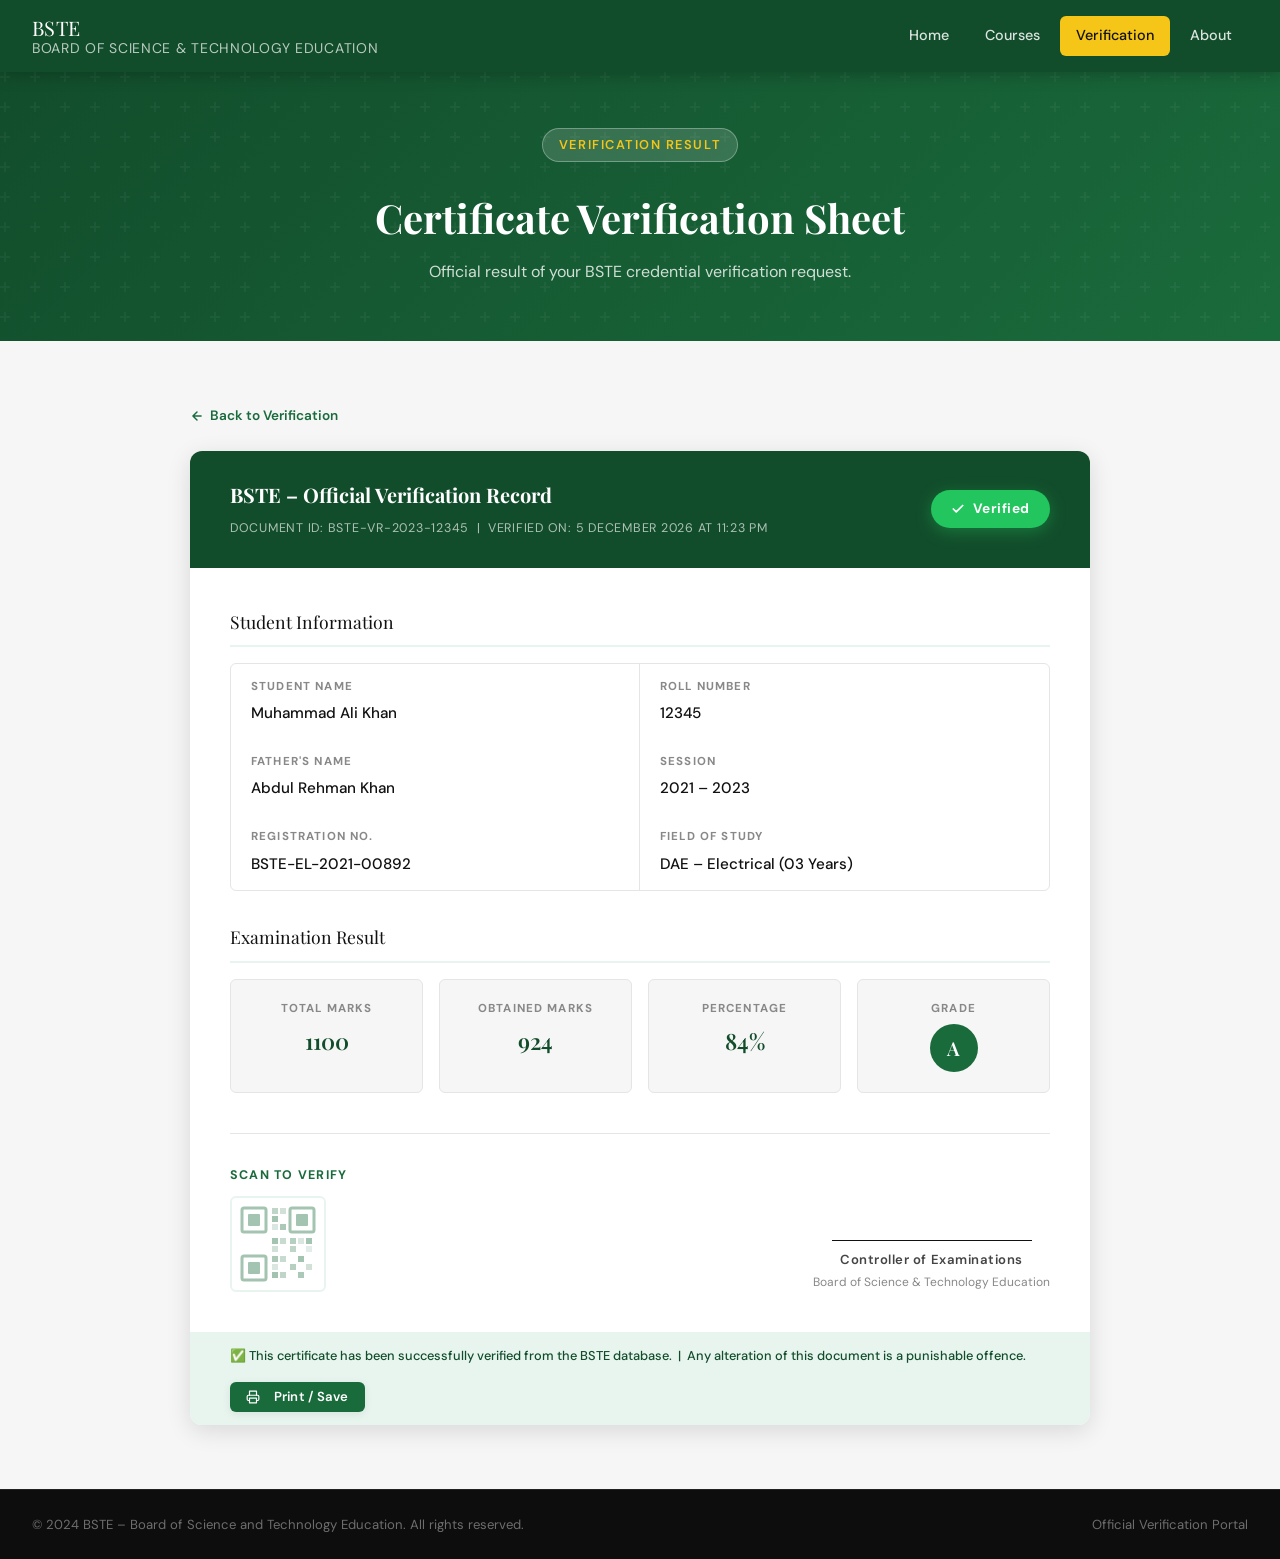
==== result.html @ 3f82c587 "Add files via upload" ====
<!DOCTYPE html>
<html lang="en">
<head>
  <meta charset="UTF-8" />
  <meta name="viewport" content="width=device-width, initial-scale=1.0" />
  <title>Verification Result – BSTE</title>
  <link rel="stylesheet" href="style.css" />
  <link rel="preconnect" href="https://fonts.googleapis.com" />
  <link rel="preconnect" href="https://fonts.gstatic.com" crossorigin />
</head>
<body>

  <!-- ========================================================
       HEADER
       ======================================================== -->
  <header class="site-header">
    <div class="header-inner">
      <div class="site-title">
        BSTE
        <span>Board of Science &amp; Technology Education</span>
      </div>
      <nav class="main-nav" aria-label="Main navigation">
        <a href="index.html">Home</a>
        <a href="index.html#courses">Courses</a>
        <a href="verification.html" class="active">Verification</a>
        <a href="index.html#about">About</a>
      </nav>
      <button class="hamburger" id="hamburger" aria-label="Toggle menu" aria-expanded="false">
        <span></span><span></span><span></span>
      </button>
    </div>
    <nav class="mobile-nav" id="mobileNav">
      <a href="index.html">Home</a>
      <a href="index.html#courses">Courses</a>
      <a href="verification.html">Verification</a>
      <a href="index.html#about">About</a>
    </nav>
  </header>

  <!-- ========================================================
       PAGE HERO
       ======================================================== -->
  <section class="page-hero">
    <div class="page-hero-content">
      <span class="hero-badge">Verification Result</span>
      <h1>Certificate Verification Sheet</h1>
      <p>Official result of your BSTE credential verification request.</p>
    </div>
  </section>

  <!-- ========================================================
       RESULT SECTION
       ======================================================== -->
  <section class="result-section">
    <div class="result-container">

      <!-- Back link -->
      <a href="verification.html" style="display:inline-flex; align-items:center; gap:.4rem; font-size:.85rem; color:var(--green); font-weight:600; margin-bottom:1.5rem; transition:color .2s;" onmouseover="this.style.color='var(--green-dark)'" onmouseout="this.style.color='var(--green)'">
        <svg width="14" height="14" viewBox="0 0 24 24" fill="none" stroke="currentColor" stroke-width="2.5" stroke-linecap="round" stroke-linejoin="round"><path d="M19 12H5M12 19l-7-7 7-7"/></svg>
        Back to Verification
      </a>

      <div class="result-card">

        <!-- Card Header -->
        <div class="result-header">
          <div class="result-header-title">
            <h2>BSTE – Official Verification Record</h2>
            <span>Document ID: BSTE-VR-2023-12345 &nbsp;|&nbsp; Verified on: <span id="verifyDate"></span></span>
          </div>
          <span class="verified-badge">
            <svg width="14" height="14" viewBox="0 0 24 24" fill="none" stroke="currentColor" stroke-width="3" stroke-linecap="round" stroke-linejoin="round"><polyline points="20 6 9 17 4 12"/></svg>
            Verified
          </span>
        </div>

        <!-- Card Body -->
        <div class="result-body">

          <!-- ---- Student Details ---- -->
          <p class="marks-title">Student Information</p>
          <div class="info-grid" role="table" aria-label="Student Details">

            <div class="info-row" role="row">
              <div class="info-cell" role="cell">
                <label>Student Name</label>
                <span>Muhammad Ali Khan</span>
              </div>
              <div class="info-cell" role="cell">
                <label>Roll Number</label>
                <span>12345</span>
              </div>
            </div>

            <div class="info-row" role="row">
              <div class="info-cell" role="cell">
                <label>Father's Name</label>
                <span>Abdul Rehman Khan</span>
              </div>
              <div class="info-cell" role="cell">
                <label>Session</label>
                <span>2021 – 2023</span>
              </div>
            </div>

            <div class="info-row" role="row">
              <div class="info-cell" role="cell">
                <label>Registration No.</label>
                <span>BSTE-EL-2021-00892</span>
              </div>
              <div class="info-cell" role="cell">
                <label>Field of Study</label>
                <span>DAE – Electrical (03 Years)</span>
              </div>
            </div>

          </div><!-- /.info-grid -->

          <!-- ---- Marks Section ---- -->
          <p class="marks-title">Examination Result</p>
          <div class="marks-grid">

            <div class="marks-cell">
              <label>Total Marks</label>
              <span>1100</span>
            </div>

            <div class="marks-cell">
              <label>Obtained Marks</label>
              <span>924</span>
            </div>

            <div class="marks-cell">
              <label>Percentage</label>
              <span>84%</span>
            </div>

            <div class="marks-cell grade">
              <label>Grade</label>
              <span>A</span>
            </div>

          </div><!-- /.marks-grid -->

          <!-- ---- Bottom: QR + Signature ---- -->
          <div class="result-bottom">

            <!-- QR Section -->
            <div class="qr-section">
              <p class="qr-label">Scan to Verify</p>
              <div class="qr-box" id="qrBox">
                <!-- Uses qr.png if present; fallback SVG QR pattern shown otherwise -->
                <img
                  src="qr.png"
                  alt="QR Code for certificate verification"
                  onerror="this.style.display='none'; document.getElementById('qrFallback').style.display='flex';"
                />
                <div class="qr-fallback" id="qrFallback" style="display:none; width:100%; height:100%; align-items:center; justify-content:center;">
                  <!-- Inline SVG QR-style placeholder -->
                  <svg width="80" height="80" viewBox="0 0 80 80" xmlns="http://www.w3.org/2000/svg" style="display:block;">
                    <!-- Top-left finder -->
                    <rect x="4"  y="4"  width="24" height="24" rx="2" fill="none" stroke="#1a6b3c" stroke-width="3"/>
                    <rect x="10" y="10" width="12" height="12" rx="1" fill="#1a6b3c"/>
                    <!-- Top-right finder -->
                    <rect x="52" y="4"  width="24" height="24" rx="2" fill="none" stroke="#1a6b3c" stroke-width="3"/>
                    <rect x="58" y="10" width="12" height="12" rx="1" fill="#1a6b3c"/>
                    <!-- Bottom-left finder -->
                    <rect x="4"  y="52" width="24" height="24" rx="2" fill="none" stroke="#1a6b3c" stroke-width="3"/>
                    <rect x="10" y="58" width="12" height="12" rx="1" fill="#1a6b3c"/>
                    <!-- Data cells -->
                    <rect x="34" y="4"  width="6" height="6" fill="#1a6b3c" opacity=".7"/>
                    <rect x="42" y="4"  width="6" height="6" fill="#1a6b3c" opacity=".5"/>
                    <rect x="34" y="12" width="6" height="6" fill="#1a6b3c"/>
                    <rect x="34" y="20" width="6" height="6" fill="#1a6b3c" opacity=".4"/>
                    <rect x="42" y="20" width="6" height="6" fill="#1a6b3c" opacity=".9"/>
                    <rect x="34" y="34" width="6" height="6" fill="#1a6b3c"/>
                    <rect x="42" y="34" width="6" height="6" fill="#1a6b3c" opacity=".6"/>
                    <rect x="52" y="34" width="6" height="6" fill="#1a6b3c" opacity=".8"/>
                    <rect x="60" y="34" width="6" height="6" fill="#1a6b3c" opacity=".4"/>
                    <rect x="68" y="34" width="6" height="6" fill="#1a6b3c"/>
                    <rect x="34" y="42" width="6" height="6" fill="#1a6b3c" opacity=".5"/>
                    <rect x="52" y="42" width="6" height="6" fill="#1a6b3c" opacity=".7"/>
                    <rect x="68" y="42" width="6" height="6" fill="#1a6b3c" opacity=".3"/>
                    <rect x="34" y="52" width="6" height="6" fill="#1a6b3c" opacity=".9"/>
                    <rect x="42" y="52" width="6" height="6" fill="#1a6b3c" opacity=".6"/>
                    <rect x="60" y="52" width="6" height="6" fill="#1a6b3c"/>
                    <rect x="34" y="60" width="6" height="6" fill="#1a6b3c" opacity=".4"/>
                    <rect x="52" y="60" width="6" height="6" fill="#1a6b3c" opacity=".8"/>
                    <rect x="68" y="60" width="6" height="6" fill="#1a6b3c" opacity=".5"/>
                    <rect x="34" y="68" width="6" height="6" fill="#1a6b3c"/>
                    <rect x="42" y="68" width="6" height="6" fill="#1a6b3c" opacity=".7"/>
                    <rect x="60" y="68" width="6" height="6" fill="#1a6b3c" opacity=".9"/>
                  </svg>
                </div>
              </div>
            </div><!-- /.qr-section -->

            <!-- Signature Section -->
            <div class="signature-section">
              <div class="sig-line"></div>
              <p>Controller of Examinations</p>
              <span>Board of Science &amp; Technology Education</span>
            </div>

          </div><!-- /.result-bottom -->

        </div><!-- /.result-body -->

        <!-- Result Footer Bar -->
        <div class="result-footer-bar">
          <p>
            ✅ This certificate has been successfully verified from the BSTE database. &nbsp;|&nbsp;
            Any alteration of this document is a punishable offence.
          </p>
          <button class="btn btn-secondary btn-print" onclick="window.print()">
            <svg width="14" height="14" viewBox="0 0 24 24" fill="none" stroke="currentColor" stroke-width="2" stroke-linecap="round" stroke-linejoin="round" style="margin-right:.35rem;"><polyline points="6 9 6 2 18 2 18 9"/><path d="M6 18H4a2 2 0 01-2-2v-5a2 2 0 012-2h16a2 2 0 012 2v5a2 2 0 01-2 2h-2"/><rect x="6" y="14" width="12" height="8"/></svg>
            Print / Save
          </button>
        </div>

      </div><!-- /.result-card -->
    </div><!-- /.result-container -->
  </section>

  <!-- ========================================================
       FOOTER
       ======================================================== -->
  <footer class="site-footer">
    <div class="footer-bottom" style="max-width:1280px; margin:0 auto; padding:1.5rem 2rem;">
      <p>&copy; 2024 BSTE – Board of Science and Technology Education. All rights reserved.</p>
      <span>Official Verification Portal</span>
    </div>
  </footer>

  <!-- ========================================================
       JAVASCRIPT
       ======================================================== -->
  <script>
    // Hamburger
    const hamburger = document.getElementById('hamburger');
    const mobileNav = document.getElementById('mobileNav');
    hamburger.addEventListener('click', () => {
      const isOpen = mobileNav.classList.toggle('open');
      hamburger.classList.toggle('open', isOpen);
      hamburger.setAttribute('aria-expanded', isOpen);
    });

    // Set today's date
    const d = new Date();
    const options = { year: 'numeric', month: 'long', day: 'numeric', hour: '2-digit', minute: '2-digit' };
    document.getElementById('verifyDate').textContent = d.toLocaleDateString('en-PK', options);
  </script>

</body>
</html>
---- style.css ----
/* ============================================================
   BSTE – Board of Science and Technology Education
   Global Stylesheet
   ============================================================ */

@import url('https://fonts.googleapis.com/css2?family=Playfair+Display:wght@600;700&family=DM+Sans:wght@300;400;500;600&display=swap');

/* ---- CSS Variables ---- */
:root {
  --green:        #1a6b3c;
  --green-dark:   #124d2b;
  --green-light:  #e8f5ee;
  --green-mid:    #2d8653;
  --yellow:       #f5c518;
  --yellow-light: #fff9e0;
  --black:        #111111;
  --gray-dark:    #444444;
  --gray:         #888888;
  --gray-light:   #e5e5e5;
  --gray-bg:      #f6f6f6;
  --white:        #ffffff;

  --font-display: 'Playfair Display', Georgia, serif;
  --font-body:    'DM Sans', 'Segoe UI', sans-serif;

  --radius:    6px;
  --radius-lg: 12px;
  --shadow-sm: 0 2px 8px rgba(0,0,0,.08);
  --shadow-md: 0 6px 24px rgba(0,0,0,.12);
  --shadow-lg: 0 16px 48px rgba(0,0,0,.16);
  --transition: 0.25s cubic-bezier(.4,0,.2,1);
}

/* ---- Reset ---- */
*, *::before, *::after { box-sizing: border-box; margin: 0; padding: 0; }
html { scroll-behavior: smooth; font-size: 16px; }
body {
  font-family: var(--font-body);
  color: var(--black);
  background: var(--white);
  line-height: 1.6;
  -webkit-font-smoothing: antialiased;
}
img { max-width: 100%; display: block; }
a  { text-decoration: none; color: inherit; }
ul { list-style: none; }

/* ============================================================
   HEADER / NAVBAR
   ============================================================ */
.site-header {
  background: var(--green-dark);
  position: sticky;
  top: 0;
  z-index: 1000;
  box-shadow: 0 2px 16px rgba(0,0,0,.25);
}

.header-inner {
  max-width: 1280px;
  margin: 0 auto;
  padding: 0 2rem;
  display: flex;
  align-items: center;
  justify-content: space-between;
  gap: 2rem;
  height: 72px;
}

.site-title {
  font-family: var(--font-display);
  font-size: clamp(1rem, 2.2vw, 1.25rem);
  color: var(--white);
  letter-spacing: .02em;
  line-height: 1.25;
  flex: 1;
}
.site-title span {
  display: block;
  font-family: var(--font-body);
  font-size: .7em;
  font-weight: 400;
  color: rgba(255,255,255,.7);
  letter-spacing: .05em;
  text-transform: uppercase;
}

/* Nav */
.main-nav { display: flex; align-items: center; gap: .25rem; }
.main-nav a {
  font-size: .9rem;
  font-weight: 500;
  color: rgba(255,255,255,.85);
  padding: .5rem 1rem;
  border-radius: var(--radius);
  transition: background var(--transition), color var(--transition);
  white-space: nowrap;
}
.main-nav a:hover,
.main-nav a.active {
  background: var(--yellow);
  color: var(--black);
}

/* Hamburger */
.hamburger {
  display: none;
  flex-direction: column;
  gap: 5px;
  cursor: pointer;
  padding: .5rem;
  background: none;
  border: none;
}
.hamburger span {
  display: block;
  width: 24px;
  height: 2px;
  background: var(--white);
  border-radius: 2px;
  transition: transform var(--transition), opacity var(--transition);
}
.hamburger.open span:nth-child(1) { transform: translateY(7px) rotate(45deg); }
.hamburger.open span:nth-child(2) { opacity: 0; }
.hamburger.open span:nth-child(3) { transform: translateY(-7px) rotate(-45deg); }

/* Mobile nav */
.mobile-nav {
  display: none;
  flex-direction: column;
  background: var(--green-dark);
  border-top: 1px solid rgba(255,255,255,.1);
  padding: .75rem 2rem 1rem;
  gap: .25rem;
}
.mobile-nav a {
  color: rgba(255,255,255,.85);
  font-size: .95rem;
  font-weight: 500;
  padding: .6rem .75rem;
  border-radius: var(--radius);
  transition: background var(--transition);
}
.mobile-nav a:hover { background: var(--yellow); color: var(--black); }
.mobile-nav.open { display: flex; }

/* ============================================================
   HERO SECTION
   ============================================================ */
.hero {
  background: linear-gradient(135deg, var(--green-dark) 0%, var(--green) 50%, #2ea664 100%);
  position: relative;
  overflow: hidden;
  padding: 6rem 2rem 5rem;
  text-align: center;
}
.hero::before {
  content: '';
  position: absolute;
  inset: 0;
  background:
    radial-gradient(ellipse 60% 80% at 80% 50%, rgba(245,197,24,.08) 0%, transparent 70%),
    url("data:image/svg+xml,%3Csvg width='60' height='60' viewBox='0 0 60 60' xmlns='http://www.w3.org/2000/svg'%3E%3Cg fill='none' fill-rule='evenodd'%3E%3Cg fill='%23ffffff' fill-opacity='0.03'%3E%3Cpath d='M36 34v-4h-2v4h-4v2h4v4h2v-4h4v-2h-4zm0-30V0h-2v4h-4v2h4v4h2V6h4V4h-4zM6 34v-4H4v4H0v2h4v4h2v-4h4v-2H6zM6 4V0H4v4H0v2h4v4h2V6h4V4H6z'/%3E%3C/g%3E%3C/g%3E%3C/svg%3E");
}
.hero-content { position: relative; z-index: 1; max-width: 800px; margin: 0 auto; }
.hero-badge {
  display: inline-block;
  background: rgba(255,255,255,.15);
  border: 1px solid rgba(255,255,255,.3);
  color: var(--yellow);
  font-size: .8rem;
  font-weight: 600;
  letter-spacing: .12em;
  text-transform: uppercase;
  padding: .35rem 1rem;
  border-radius: 100px;
  margin-bottom: 1.5rem;
}
.hero h1 {
  font-family: var(--font-display);
  font-size: clamp(2.2rem, 5vw, 3.75rem);
  color: var(--white);
  line-height: 1.15;
  margin-bottom: 1.25rem;
}
.hero p {
  font-size: clamp(1rem, 2vw, 1.2rem);
  color: rgba(255,255,255,.85);
  max-width: 580px;
  margin: 0 auto 2.5rem;
  font-weight: 300;
}
.btn {
  display: inline-flex;
  align-items: center;
  gap: .5rem;
  font-family: var(--font-body);
  font-size: .95rem;
  font-weight: 600;
  padding: .85rem 2.25rem;
  border-radius: var(--radius);
  border: none;
  cursor: pointer;
  transition: background var(--transition), transform var(--transition), box-shadow var(--transition);
  letter-spacing: .02em;
}
.btn-primary {
  background: var(--yellow);
  color: var(--black);
  box-shadow: 0 4px 20px rgba(245,197,24,.4);
}
.btn-primary:hover {
  background: #e6b800;
  transform: translateY(-2px);
  box-shadow: 0 8px 28px rgba(245,197,24,.5);
}
.btn-secondary {
  background: var(--green);
  color: var(--white);
  box-shadow: var(--shadow-sm);
}
.btn-secondary:hover {
  background: var(--green-dark);
  transform: translateY(-2px);
  box-shadow: var(--shadow-md);
}

/* Stats bar */
.hero-stats {
  display: flex;
  justify-content: center;
  gap: 3rem;
  margin-top: 4rem;
  padding-top: 2.5rem;
  border-top: 1px solid rgba(255,255,255,.2);
  flex-wrap: wrap;
}
.stat-item { text-align: center; color: var(--white); }
.stat-item strong { display: block; font-size: 2rem; font-family: var(--font-display); color: var(--yellow); }
.stat-item span { font-size: .8rem; letter-spacing: .08em; text-transform: uppercase; opacity: .75; }

/* ============================================================
   SECTION COMMONS
   ============================================================ */
.section { padding: 5rem 2rem; }
.section-alt { background: var(--gray-bg); }
.container { max-width: 1280px; margin: 0 auto; }

.section-header { text-align: center; margin-bottom: 3.5rem; }
.section-label {
  display: inline-block;
  font-size: .75rem;
  font-weight: 700;
  letter-spacing: .15em;
  text-transform: uppercase;
  color: var(--green);
  background: var(--green-light);
  padding: .3rem .9rem;
  border-radius: 100px;
  margin-bottom: .85rem;
}
.section-header h2 {
  font-family: var(--font-display);
  font-size: clamp(1.75rem, 3.5vw, 2.5rem);
  color: var(--black);
  line-height: 1.2;
  margin-bottom: .75rem;
}
.section-header p {
  font-size: 1.05rem;
  color: var(--gray-dark);
  max-width: 580px;
  margin: 0 auto;
}

/* ============================================================
   COURSES SECTION
   ============================================================ */
.courses-grid {
  display: grid;
  grid-template-columns: repeat(3, 1fr);
  gap: 1.75rem;
}

.course-card {
  background: var(--white);
  border: 1px solid var(--gray-light);
  border-radius: var(--radius-lg);
  overflow: hidden;
  transition: transform var(--transition), box-shadow var(--transition), border-color var(--transition);
  cursor: default;
}
.course-card:hover {
  transform: translateY(-6px);
  box-shadow: var(--shadow-md);
  border-color: var(--yellow);
}
.card-accent {
  height: 5px;
  background: linear-gradient(90deg, var(--green), var(--green-mid));
}
.course-card:hover .card-accent {
  background: linear-gradient(90deg, var(--yellow), #e6b800);
}
.card-body { padding: 1.75rem; }
.card-icon {
  width: 48px;
  height: 48px;
  background: var(--green-light);
  border-radius: var(--radius);
  display: flex;
  align-items: center;
  justify-content: center;
  margin-bottom: 1.1rem;
  font-size: 1.4rem;
  transition: background var(--transition);
}
.course-card:hover .card-icon { background: var(--yellow-light); }
.card-tag {
  display: inline-block;
  font-size: .7rem;
  font-weight: 700;
  letter-spacing: .1em;
  text-transform: uppercase;
  color: var(--green);
  background: var(--green-light);
  padding: .2rem .65rem;
  border-radius: 100px;
  margin-bottom: .85rem;
}
.card-body h3 {
  font-family: var(--font-display);
  font-size: 1.3rem;
  color: var(--black);
  margin-bottom: .6rem;
  line-height: 1.3;
}
.card-body p {
  font-size: .9rem;
  color: var(--gray-dark);
  line-height: 1.65;
  margin-bottom: 1.4rem;
}
.card-meta {
  display: flex;
  align-items: center;
  gap: .5rem;
  font-size: .82rem;
  color: var(--gray);
  border-top: 1px solid var(--gray-light);
  padding-top: 1rem;
}
.card-meta svg { flex-shrink: 0; }

/* ============================================================
   ANNOUNCEMENT BAND
   ============================================================ */
.notice-band {
  background: var(--green);
  color: var(--white);
  padding: 1rem 2rem;
  overflow: hidden;
}
.notice-inner {
  max-width: 1280px;
  margin: 0 auto;
  display: flex;
  align-items: center;
  gap: 1rem;
}
.notice-tag {
  background: var(--yellow);
  color: var(--black);
  font-size: .72rem;
  font-weight: 700;
  letter-spacing: .1em;
  text-transform: uppercase;
  padding: .25rem .75rem;
  border-radius: 4px;
  white-space: nowrap;
  flex-shrink: 0;
}
.notice-text {
  font-size: .9rem;
  opacity: .9;
  overflow: hidden;
  white-space: nowrap;
  text-overflow: ellipsis;
}

/* ============================================================
   WHY BSTE SECTION
   ============================================================ */
.features-grid {
  display: grid;
  grid-template-columns: repeat(4, 1fr);
  gap: 1.5rem;
}
.feature-item {
  text-align: center;
  padding: 2rem 1.5rem;
  border-radius: var(--radius-lg);
  background: var(--white);
  border: 1px solid var(--gray-light);
  transition: box-shadow var(--transition), border-color var(--transition);
}
.feature-item:hover {
  box-shadow: var(--shadow-sm);
  border-color: var(--green-light);
}
.feature-icon {
  font-size: 2rem;
  margin-bottom: 1rem;
  display: block;
}
.feature-item h4 {
  font-family: var(--font-display);
  font-size: 1.05rem;
  color: var(--black);
  margin-bottom: .5rem;
}
.feature-item p {
  font-size: .85rem;
  color: var(--gray-dark);
  line-height: 1.6;
}

/* ============================================================
   FOOTER
   ============================================================ */
.site-footer {
  background: #0d0d0d;
  color: rgba(255,255,255,.75);
}
.footer-top {
  max-width: 1280px;
  margin: 0 auto;
  padding: 4rem 2rem 3rem;
  display: grid;
  grid-template-columns: 2fr 1fr 1fr;
  gap: 3rem;
}
.footer-brand h3 {
  font-family: var(--font-display);
  font-size: 1.3rem;
  color: var(--white);
  margin-bottom: .25rem;
}
.footer-brand .tagline {
  font-size: .78rem;
  letter-spacing: .1em;
  text-transform: uppercase;
  color: var(--yellow);
  margin-bottom: 1rem;
}
.footer-brand p {
  font-size: .88rem;
  line-height: 1.7;
  color: rgba(255,255,255,.6);
  max-width: 340px;
}
.footer-col h4 {
  font-size: .8rem;
  letter-spacing: .12em;
  text-transform: uppercase;
  color: var(--yellow);
  margin-bottom: 1.25rem;
  font-weight: 700;
}
.footer-col ul li {
  margin-bottom: .6rem;
  font-size: .88rem;
  color: rgba(255,255,255,.6);
}
.footer-col ul li a {
  color: rgba(255,255,255,.6);
  transition: color var(--transition);
}
.footer-col ul li a:hover { color: var(--yellow); }
.contact-line {
  display: flex;
  align-items: flex-start;
  gap: .5rem;
  margin-bottom: .75rem;
  font-size: .88rem;
  color: rgba(255,255,255,.6);
}
.contact-line strong { color: rgba(255,255,255,.85); flex-shrink: 0; }
.footer-bottom {
  border-top: 1px solid rgba(255,255,255,.08);
  padding: 1.25rem 2rem;
  max-width: 1280px;
  margin: 0 auto;
  display: flex;
  align-items: center;
  justify-content: space-between;
  gap: 1rem;
  flex-wrap: wrap;
}
.footer-bottom p { font-size: .82rem; color: rgba(255,255,255,.4); }
.footer-bottom span { font-size: .82rem; color: rgba(255,255,255,.4); }

/* ============================================================
   VERIFICATION PAGE
   ============================================================ */
.page-hero {
  background: linear-gradient(135deg, var(--green-dark), var(--green));
  padding: 3.5rem 2rem;
  text-align: center;
  position: relative;
  overflow: hidden;
}
.page-hero::before {
  content: '';
  position: absolute;
  inset: 0;
  background: url("data:image/svg+xml,%3Csvg width='60' height='60' viewBox='0 0 60 60' xmlns='http://www.w3.org/2000/svg'%3E%3Cg fill='%23ffffff' fill-opacity='0.04'%3E%3Cpath d='M36 34v-4h-2v4h-4v2h4v4h2v-4h4v-2h-4zm0-30V0h-2v4h-4v2h4v4h2V6h4V4h-4zM6 34v-4H4v4H0v2h4v4h2v-4h4v-2H6zM6 4V0H4v4H0v2h4v4h2V6h4V4H6z'/%3E%3C/g%3E%3C/svg%3E");
}
.page-hero-content { position: relative; }
.page-hero h1 {
  font-family: var(--font-display);
  font-size: clamp(1.6rem, 3.5vw, 2.5rem);
  color: var(--white);
  margin-bottom: .6rem;
}
.page-hero p { color: rgba(255,255,255,.8); font-size: 1rem; }

.verify-section {
  padding: 5rem 2rem;
  background: var(--gray-bg);
  min-height: 60vh;
  display: flex;
  align-items: center;
  justify-content: center;
}
.verify-card {
  background: var(--white);
  border-radius: var(--radius-lg);
  box-shadow: var(--shadow-md);
  padding: 3rem;
  max-width: 520px;
  width: 100%;
  border-top: 4px solid var(--green);
}
.verify-card h2 {
  font-family: var(--font-display);
  font-size: 1.5rem;
  color: var(--black);
  margin-bottom: .5rem;
}
.verify-card > p {
  font-size: .9rem;
  color: var(--gray);
  margin-bottom: 2rem;
  padding-bottom: 1.5rem;
  border-bottom: 1px solid var(--gray-light);
}
.form-group { margin-bottom: 1.5rem; }
.form-group label {
  display: block;
  font-size: .82rem;
  font-weight: 600;
  letter-spacing: .06em;
  text-transform: uppercase;
  color: var(--gray-dark);
  margin-bottom: .55rem;
}
.form-group input {
  width: 100%;
  padding: .85rem 1.1rem;
  border: 1.5px solid var(--gray-light);
  border-radius: var(--radius);
  font-family: var(--font-body);
  font-size: .95rem;
  color: var(--black);
  background: var(--white);
  transition: border-color var(--transition), box-shadow var(--transition);
  outline: none;
}
.form-group input:focus {
  border-color: var(--green);
  box-shadow: 0 0 0 3px rgba(26,107,60,.12);
}
.form-group input::placeholder { color: #bbb; }
.btn-full { width: 100%; justify-content: center; padding: 1rem; font-size: 1rem; border-radius: var(--radius); }
.error-msg {
  display: none;
  background: #fff3f3;
  border: 1px solid #f5c2c2;
  color: #c0392b;
  border-radius: var(--radius);
  padding: .85rem 1rem;
  font-size: .88rem;
  margin-top: 1.25rem;
  align-items: center;
  gap: .5rem;
}
.error-msg.show { display: flex; }
.hint-box {
  background: var(--green-light);
  border: 1px solid rgba(26,107,60,.2);
  border-radius: var(--radius);
  padding: 1rem;
  margin-top: 1.5rem;
  font-size: .82rem;
  color: var(--green-dark);
  line-height: 1.6;
}
.hint-box strong { display: block; margin-bottom: .2rem; }

/* ============================================================
   RESULT PAGE
   ============================================================ */
.result-section {
  padding: 4rem 2rem;
  background: var(--gray-bg);
  min-height: 80vh;
}
.result-container {
  max-width: 900px;
  margin: 0 auto;
}
.result-card {
  background: var(--white);
  border-radius: var(--radius-lg);
  box-shadow: var(--shadow-md);
  overflow: hidden;
}

/* Result header bar */
.result-header {
  background: var(--green-dark);
  padding: 1.75rem 2.5rem;
  display: flex;
  align-items: center;
  justify-content: space-between;
  flex-wrap: wrap;
  gap: 1rem;
}
.result-header-title h2 {
  font-family: var(--font-display);
  font-size: 1.25rem;
  color: var(--white);
  margin-bottom: .2rem;
}
.result-header-title span {
  font-size: .78rem;
  color: rgba(255,255,255,.65);
  letter-spacing: .06em;
  text-transform: uppercase;
}
.verified-badge {
  display: inline-flex;
  align-items: center;
  gap: .5rem;
  background: #22c55e;
  color: var(--white);
  font-size: .85rem;
  font-weight: 700;
  padding: .5rem 1.25rem;
  border-radius: 100px;
  letter-spacing: .04em;
  box-shadow: 0 4px 16px rgba(34,197,94,.35);
  animation: pulse-badge 2s ease-in-out infinite;
}
@keyframes pulse-badge {
  0%,100% { box-shadow: 0 4px 16px rgba(34,197,94,.35); }
  50%      { box-shadow: 0 4px 24px rgba(34,197,94,.6); }
}

/* Result body */
.result-body { padding: 2.5rem; }

.info-grid {
  display: grid;
  grid-template-columns: 1fr 1fr;
  gap: 0;
  border: 1px solid var(--gray-light);
  border-radius: var(--radius);
  overflow: hidden;
  margin-bottom: 2rem;
}
.info-row {
  display: contents;
}
.info-cell {
  padding: .85rem 1.25rem;
  border-bottom: 1px solid var(--gray-light);
  border-right: 1px solid var(--gray-light);
}
.info-cell:nth-child(even) { border-right: none; }
.info-cell:nth-last-child(-n+2) { border-bottom: none; }
.info-cell label {
  display: block;
  font-size: .72rem;
  letter-spacing: .1em;
  text-transform: uppercase;
  color: var(--gray);
  font-weight: 700;
  margin-bottom: .25rem;
}
.info-cell span {
  font-size: .95rem;
  color: var(--black);
  font-weight: 500;
}

/* Marks Grid */
.marks-title {
  font-family: var(--font-display);
  font-size: 1.1rem;
  color: var(--black);
  margin-bottom: 1rem;
  padding-bottom: .6rem;
  border-bottom: 2px solid var(--green-light);
}
.marks-grid {
  display: grid;
  grid-template-columns: repeat(4, 1fr);
  gap: 1rem;
  margin-bottom: 2.5rem;
}
.marks-cell {
  background: var(--gray-bg);
  border-radius: var(--radius);
  padding: 1.25rem 1rem;
  text-align: center;
  border: 1px solid var(--gray-light);
}
.marks-cell label {
  display: block;
  font-size: .72rem;
  letter-spacing: .1em;
  text-transform: uppercase;
  color: var(--gray);
  font-weight: 700;
  margin-bottom: .4rem;
}
.marks-cell span {
  font-size: 1.4rem;
  font-family: var(--font-display);
  color: var(--green-dark);
  font-weight: 600;
}
.marks-cell.grade span {
  background: var(--green);
  color: var(--white);
  width: 48px;
  height: 48px;
  border-radius: 50%;
  display: flex;
  align-items: center;
  justify-content: center;
  margin: 0 auto;
  font-size: 1.2rem;
}

/* Bottom row: QR + Signature */
.result-bottom {
  display: flex;
  align-items: flex-end;
  justify-content: space-between;
  gap: 2rem;
  padding-top: 2rem;
  border-top: 1px solid var(--gray-light);
  flex-wrap: wrap;
}
.qr-section { text-align: center; }
.qr-label {
  font-size: .78rem;
  font-weight: 700;
  letter-spacing: .1em;
  text-transform: uppercase;
  color: var(--green);
  margin-bottom: .6rem;
}
.qr-box {
  width: 96px;
  height: 96px;
  border: 2px solid var(--green-light);
  border-radius: var(--radius);
  overflow: hidden;
  display: flex;
  align-items: center;
  justify-content: center;
  background: var(--white);
}
.qr-box img { width: 100%; height: 100%; object-fit: contain; }
.qr-fallback {
  display: none;
  flex-direction: column;
  align-items: center;
  justify-content: center;
  gap: 4px;
}
.qr-fallback svg { opacity: .4; }
.signature-section { text-align: center; min-width: 200px; }
.sig-line {
  width: 200px;
  height: 1px;
  background: var(--black);
  margin: 0 auto .5rem;
}
.signature-section p {
  font-size: .82rem;
  color: var(--gray-dark);
  font-weight: 600;
  letter-spacing: .04em;
}
.signature-section span {
  font-size: .75rem;
  color: var(--gray);
  display: block;
  margin-top: .2rem;
}

/* Result footer bar */
.result-footer-bar {
  background: var(--green-light);
  padding: .85rem 2.5rem;
  display: flex;
  align-items: center;
  justify-content: space-between;
  gap: 1rem;
  flex-wrap: wrap;
}
.result-footer-bar p {
  font-size: .8rem;
  color: var(--green-dark);
  font-weight: 500;
}
.btn-print {
  font-size: .82rem;
  padding: .4rem 1rem;
  font-weight: 600;
}

/* ============================================================
   RESPONSIVE
   ============================================================ */
@media (max-width: 1024px) {
  .courses-grid    { grid-template-columns: repeat(2, 1fr); }
  .features-grid   { grid-template-columns: repeat(2, 1fr); }
  .footer-top      { grid-template-columns: 1fr 1fr; }
  .footer-top .footer-brand { grid-column: 1 / -1; }
  .marks-grid      { grid-template-columns: repeat(2, 1fr); }
}

@media (max-width: 768px) {
  .header-inner { height: 62px; }
  .main-nav      { display: none; }
  .hamburger     { display: flex; }
  .hero          { padding: 4rem 1.5rem 3.5rem; }
  .hero-stats    { gap: 1.5rem; }
  .stat-item strong { font-size: 1.5rem; }
  .section       { padding: 3.5rem 1.5rem; }
  .courses-grid  { grid-template-columns: 1fr; }
  .features-grid { grid-template-columns: 1fr 1fr; }
  .footer-top    { grid-template-columns: 1fr; gap: 2rem; padding: 3rem 1.5rem 2rem; }
  .result-body   { padding: 1.75rem; }
  .marks-grid    { grid-template-columns: repeat(2, 1fr); }
  .result-header { padding: 1.25rem 1.75rem; }
  .verify-card   { padding: 2rem 1.5rem; }
}

@media (max-width: 600px) {
  .info-grid       { grid-template-columns: 1fr; }
  .info-cell       { border-right: none !important; }
  .info-cell:nth-last-child(-n+2) { border-bottom: 1px solid var(--gray-light); }
  .info-cell:last-child           { border-bottom: none; }
  .marks-grid      { grid-template-columns: repeat(2, 1fr); }
  .result-bottom   { flex-direction: column; align-items: center; }
  .features-grid   { grid-template-columns: 1fr; }
  .footer-bottom   { flex-direction: column; text-align: center; }
  .notice-text     { display: none; }
}

@media print {
  .site-header, .site-footer, .btn-print, .result-footer-bar { display: none !important; }
  .result-section  { padding: 0; background: white; }
  .result-card     { box-shadow: none; border: 1px solid #ccc; }
}
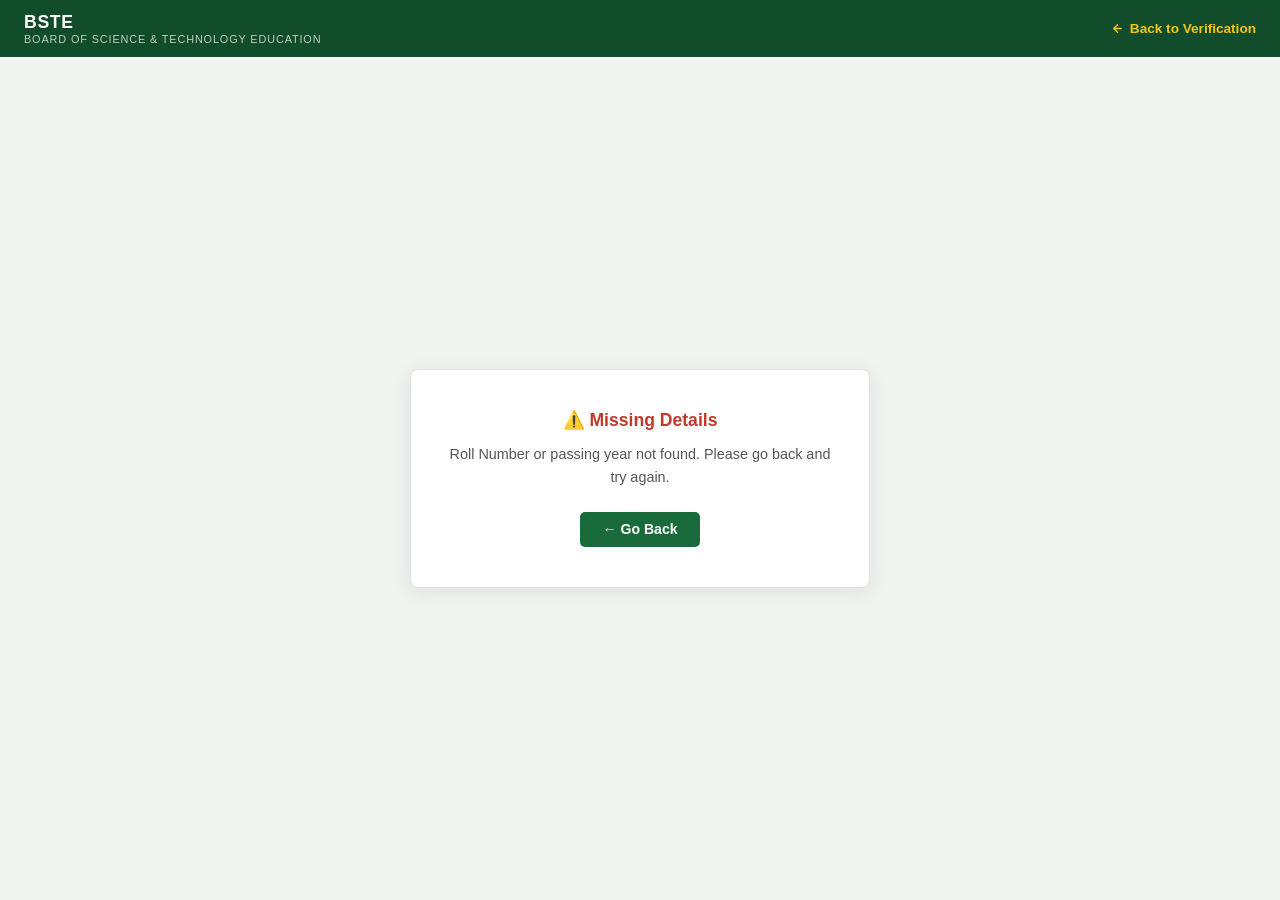
==== commit 57d244ba: "Add files via upload" ====
--- a/result.html
+++ b/result.html
@@ -3,253 +3,213 @@
 <head>
   <meta charset="UTF-8" />
   <meta name="viewport" content="width=device-width, initial-scale=1.0" />
-  <title>Verification Result – BSTE</title>
-  <link rel="stylesheet" href="style.css" />
-  <link rel="preconnect" href="https://fonts.googleapis.com" />
-  <link rel="preconnect" href="https://fonts.gstatic.com" crossorigin />
+  <title>Certificate – BSTE</title>
+  <style>
+    * { box-sizing: border-box; margin: 0; padding: 0; }
+    body {
+      font-family: Arial, sans-serif;
+      background: #f0f4f0;
+      min-height: 100vh;
+      display: flex;
+      flex-direction: column;
+    }
+
+    /* Top bar */
+    .topbar {
+      background: #124d2b;
+      color: #fff;
+      padding: .75rem 1.5rem;
+      display: flex;
+      align-items: center;
+      justify-content: space-between;
+      gap: 1rem;
+      flex-wrap: wrap;
+      flex-shrink: 0;
+    }
+    .topbar-brand { font-size: 1.1rem; font-weight: bold; letter-spacing: .04em; }
+    .topbar-brand span {
+      display: block;
+      font-size: .68rem;
+      font-weight: normal;
+      opacity: .72;
+      letter-spacing: .08em;
+      text-transform: uppercase;
+    }
+    .back-link {
+      display: inline-flex;
+      align-items: center;
+      gap: .35rem;
+      color: #f5c518;
+      font-size: .85rem;
+      font-weight: bold;
+      text-decoration: none;
+    }
+    .back-link:hover { opacity: .75; }
+
+    /* Download bar */
+    .download-bar {
+      background: #1a6b3c;
+      padding: .7rem 1.25rem;
+      display: flex;
+      align-items: center;
+      justify-content: space-between;
+      gap: .75rem;
+      flex-wrap: wrap;
+      flex-shrink: 0;
+    }
+    .download-bar p { color: rgba(255,255,255,.88); font-size: .88rem; }
+    .download-bar p strong { color: #f5c518; }
+    .btn-dl {
+      display: inline-flex;
+      align-items: center;
+      gap: .45rem;
+      background: #f5c518;
+      color: #111;
+      font-size: .88rem;
+      font-weight: bold;
+      padding: .55rem 1.35rem;
+      border-radius: 5px;
+      text-decoration: none;
+      white-space: nowrap;
+    }
+    .btn-dl:hover { background: #e6b800; }
+
+    /* PDF iframe fills remaining height */
+    .pdf-wrap { flex: 1; display: flex; flex-direction: column; }
+    iframe { flex: 1; width: 100%; border: none; min-height: 80vh; display: block; }
+
+    /* Error box */
+    .error-wrap {
+      flex: 1;
+      display: flex;
+      align-items: center;
+      justify-content: center;
+      padding: 3rem 1.5rem;
+    }
+    .error-box {
+      background: #fff;
+      border: 1px solid #e0e0e0;
+      border-radius: 8px;
+      padding: 2.5rem 2rem;
+      max-width: 460px;
+      text-align: center;
+      box-shadow: 0 4px 20px rgba(0,0,0,.08);
+    }
+    .error-box h2 { color: #c0392b; margin-bottom: .75rem; font-size: 1.1rem; }
+    .error-box p  { color: #555; font-size: .9rem; margin-bottom: 1.4rem; line-height: 1.6; }
+    .btn-back {
+      display: inline-flex;
+      align-items: center;
+      gap: .4rem;
+      background: #1a6b3c;
+      color: #fff;
+      padding: .6rem 1.4rem;
+      border-radius: 5px;
+      font-weight: bold;
+      font-size: .88rem;
+      text-decoration: none;
+    }
+    .btn-back:hover { background: #124d2b; }
+  </style>
 </head>
 <body>
 
-  <!-- ========================================================
-       HEADER
-       ======================================================== -->
-  <header class="site-header">
-    <div class="header-inner">
-      <div class="site-title">
-        BSTE
-        <span>Board of Science &amp; Technology Education</span>
-      </div>
-      <nav class="main-nav" aria-label="Main navigation">
-        <a href="index.html">Home</a>
-        <a href="index.html#courses">Courses</a>
-        <a href="verification.html" class="active">Verification</a>
-        <a href="index.html#about">About</a>
-      </nav>
-      <button class="hamburger" id="hamburger" aria-label="Toggle menu" aria-expanded="false">
-        <span></span><span></span><span></span>
-      </button>
+  <!-- Always visible top bar -->
+  <div class="topbar">
+    <div class="topbar-brand">
+      BSTE
+      <span>Board of Science &amp; Technology Education</span>
     </div>
-    <nav class="mobile-nav" id="mobileNav">
-      <a href="index.html">Home</a>
-      <a href="index.html#courses">Courses</a>
-      <a href="verification.html">Verification</a>
-      <a href="index.html#about">About</a>
-    </nav>
-  </header>
-
-  <!-- ========================================================
-       PAGE HERO
-       ======================================================== -->
-  <section class="page-hero">
-    <div class="page-hero-content">
-      <span class="hero-badge">Verification Result</span>
-      <h1>Certificate Verification Sheet</h1>
-      <p>Official result of your BSTE credential verification request.</p>
+    <a href="verification.html" class="back-link">
+      <svg width="13" height="13" viewBox="0 0 24 24" fill="none" stroke="currentColor" stroke-width="2.5" stroke-linecap="round" stroke-linejoin="round"><path d="M19 12H5M12 19l-7-7 7-7"/></svg>
+      Back to Verification
+    </a>
+  </div>
+
+  <!-- PDF section (hidden until verified) -->
+  <div id="pdfSection" class="pdf-wrap" style="display:none;">
+    <div class="download-bar">
+      <p>Roll No: <strong id="rollLabel"></strong> — Certificate</p>
+      <a id="downloadBtn" href="#" download class="btn-dl">
+        <svg width="14" height="14" viewBox="0 0 24 24" fill="none" stroke="currentColor" stroke-width="2.5" stroke-linecap="round" stroke-linejoin="round">
+          <path d="M21 15v4a2 2 0 01-2 2H5a2 2 0 01-2-2v-4"/>
+          <polyline points="7 10 12 15 17 10"/>
+          <line x1="12" y1="15" x2="12" y2="3"/>
+        </svg>
+        Download Certificate
+      </a>
     </div>
-  </section>
-
-  <!-- ========================================================
-       RESULT SECTION
-       ======================================================== -->
-  <section class="result-section">
-    <div class="result-container">
-
-      <!-- Back link -->
-      <a href="verification.html" style="display:inline-flex; align-items:center; gap:.4rem; font-size:.85rem; color:var(--green); font-weight:600; margin-bottom:1.5rem; transition:color .2s;" onmouseover="this.style.color='var(--green-dark)'" onmouseout="this.style.color='var(--green)'">
-        <svg width="14" height="14" viewBox="0 0 24 24" fill="none" stroke="currentColor" stroke-width="2.5" stroke-linecap="round" stroke-linejoin="round"><path d="M19 12H5M12 19l-7-7 7-7"/></svg>
-        Back to Verification
-      </a>
-
-      <div class="result-card">
-
-        <!-- Card Header -->
-        <div class="result-header">
-          <div class="result-header-title">
-            <h2>BSTE – Official Verification Record</h2>
-            <span>Document ID: BSTE-VR-2023-12345 &nbsp;|&nbsp; Verified on: <span id="verifyDate"></span></span>
-          </div>
-          <span class="verified-badge">
-            <svg width="14" height="14" viewBox="0 0 24 24" fill="none" stroke="currentColor" stroke-width="3" stroke-linecap="round" stroke-linejoin="round"><polyline points="20 6 9 17 4 12"/></svg>
-            Verified
-          </span>
-        </div>
-
-        <!-- Card Body -->
-        <div class="result-body">
-
-          <!-- ---- Student Details ---- -->
-          <p class="marks-title">Student Information</p>
-          <div class="info-grid" role="table" aria-label="Student Details">
-
-            <div class="info-row" role="row">
-              <div class="info-cell" role="cell">
-                <label>Student Name</label>
-                <span>Muhammad Ali Khan</span>
-              </div>
-              <div class="info-cell" role="cell">
-                <label>Roll Number</label>
-                <span>12345</span>
-              </div>
-            </div>
-
-            <div class="info-row" role="row">
-              <div class="info-cell" role="cell">
-                <label>Father's Name</label>
-                <span>Abdul Rehman Khan</span>
-              </div>
-              <div class="info-cell" role="cell">
-                <label>Session</label>
-                <span>2021 – 2023</span>
-              </div>
-            </div>
-
-            <div class="info-row" role="row">
-              <div class="info-cell" role="cell">
-                <label>Registration No.</label>
-                <span>BSTE-EL-2021-00892</span>
-              </div>
-              <div class="info-cell" role="cell">
-                <label>Field of Study</label>
-                <span>DAE – Electrical (03 Years)</span>
-              </div>
-            </div>
-
-          </div><!-- /.info-grid -->
-
-          <!-- ---- Marks Section ---- -->
-          <p class="marks-title">Examination Result</p>
-          <div class="marks-grid">
-
-            <div class="marks-cell">
-              <label>Total Marks</label>
-              <span>1100</span>
-            </div>
-
-            <div class="marks-cell">
-              <label>Obtained Marks</label>
-              <span>924</span>
-            </div>
-
-            <div class="marks-cell">
-              <label>Percentage</label>
-              <span>84%</span>
-            </div>
-
-            <div class="marks-cell grade">
-              <label>Grade</label>
-              <span>A</span>
-            </div>
-
-          </div><!-- /.marks-grid -->
-
-          <!-- ---- Bottom: QR + Signature ---- -->
-          <div class="result-bottom">
-
-            <!-- QR Section -->
-            <div class="qr-section">
-              <p class="qr-label">Scan to Verify</p>
-              <div class="qr-box" id="qrBox">
-                <!-- Uses qr.png if present; fallback SVG QR pattern shown otherwise -->
-                <img
-                  src="qr.png"
-                  alt="QR Code for certificate verification"
-                  onerror="this.style.display='none'; document.getElementById('qrFallback').style.display='flex';"
-                />
-                <div class="qr-fallback" id="qrFallback" style="display:none; width:100%; height:100%; align-items:center; justify-content:center;">
-                  <!-- Inline SVG QR-style placeholder -->
-                  <svg width="80" height="80" viewBox="0 0 80 80" xmlns="http://www.w3.org/2000/svg" style="display:block;">
-                    <!-- Top-left finder -->
-                    <rect x="4"  y="4"  width="24" height="24" rx="2" fill="none" stroke="#1a6b3c" stroke-width="3"/>
-                    <rect x="10" y="10" width="12" height="12" rx="1" fill="#1a6b3c"/>
-                    <!-- Top-right finder -->
-                    <rect x="52" y="4"  width="24" height="24" rx="2" fill="none" stroke="#1a6b3c" stroke-width="3"/>
-                    <rect x="58" y="10" width="12" height="12" rx="1" fill="#1a6b3c"/>
-                    <!-- Bottom-left finder -->
-                    <rect x="4"  y="52" width="24" height="24" rx="2" fill="none" stroke="#1a6b3c" stroke-width="3"/>
-                    <rect x="10" y="58" width="12" height="12" rx="1" fill="#1a6b3c"/>
-                    <!-- Data cells -->
-                    <rect x="34" y="4"  width="6" height="6" fill="#1a6b3c" opacity=".7"/>
-                    <rect x="42" y="4"  width="6" height="6" fill="#1a6b3c" opacity=".5"/>
-                    <rect x="34" y="12" width="6" height="6" fill="#1a6b3c"/>
-                    <rect x="34" y="20" width="6" height="6" fill="#1a6b3c" opacity=".4"/>
-                    <rect x="42" y="20" width="6" height="6" fill="#1a6b3c" opacity=".9"/>
-                    <rect x="34" y="34" width="6" height="6" fill="#1a6b3c"/>
-                    <rect x="42" y="34" width="6" height="6" fill="#1a6b3c" opacity=".6"/>
-                    <rect x="52" y="34" width="6" height="6" fill="#1a6b3c" opacity=".8"/>
-                    <rect x="60" y="34" width="6" height="6" fill="#1a6b3c" opacity=".4"/>
-                    <rect x="68" y="34" width="6" height="6" fill="#1a6b3c"/>
-                    <rect x="34" y="42" width="6" height="6" fill="#1a6b3c" opacity=".5"/>
-                    <rect x="52" y="42" width="6" height="6" fill="#1a6b3c" opacity=".7"/>
-                    <rect x="68" y="42" width="6" height="6" fill="#1a6b3c" opacity=".3"/>
-                    <rect x="34" y="52" width="6" height="6" fill="#1a6b3c" opacity=".9"/>
-                    <rect x="42" y="52" width="6" height="6" fill="#1a6b3c" opacity=".6"/>
-                    <rect x="60" y="52" width="6" height="6" fill="#1a6b3c"/>
-                    <rect x="34" y="60" width="6" height="6" fill="#1a6b3c" opacity=".4"/>
-                    <rect x="52" y="60" width="6" height="6" fill="#1a6b3c" opacity=".8"/>
-                    <rect x="68" y="60" width="6" height="6" fill="#1a6b3c" opacity=".5"/>
-                    <rect x="34" y="68" width="6" height="6" fill="#1a6b3c"/>
-                    <rect x="42" y="68" width="6" height="6" fill="#1a6b3c" opacity=".7"/>
-                    <rect x="60" y="68" width="6" height="6" fill="#1a6b3c" opacity=".9"/>
-                  </svg>
-                </div>
-              </div>
-            </div><!-- /.qr-section -->
-
-            <!-- Signature Section -->
-            <div class="signature-section">
-              <div class="sig-line"></div>
-              <p>Controller of Examinations</p>
-              <span>Board of Science &amp; Technology Education</span>
-            </div>
-
-          </div><!-- /.result-bottom -->
-
-        </div><!-- /.result-body -->
-
-        <!-- Result Footer Bar -->
-        <div class="result-footer-bar">
-          <p>
-            ✅ This certificate has been successfully verified from the BSTE database. &nbsp;|&nbsp;
-            Any alteration of this document is a punishable offence.
-          </p>
-          <button class="btn btn-secondary btn-print" onclick="window.print()">
-            <svg width="14" height="14" viewBox="0 0 24 24" fill="none" stroke="currentColor" stroke-width="2" stroke-linecap="round" stroke-linejoin="round" style="margin-right:.35rem;"><polyline points="6 9 6 2 18 2 18 9"/><path d="M6 18H4a2 2 0 01-2-2v-5a2 2 0 012-2h16a2 2 0 012 2v5a2 2 0 01-2 2h-2"/><rect x="6" y="14" width="12" height="8"/></svg>
-            Print / Save
-          </button>
-        </div>
-
-      </div><!-- /.result-card -->
-    </div><!-- /.result-container -->
-  </section>
-
-  <!-- ========================================================
-       FOOTER
-       ======================================================== -->
-  <footer class="site-footer">
-    <div class="footer-bottom" style="max-width:1280px; margin:0 auto; padding:1.5rem 2rem;">
-      <p>&copy; 2024 BSTE – Board of Science and Technology Education. All rights reserved.</p>
-      <span>Official Verification Portal</span>
+    <iframe id="pdfFrame" src="" title="BSTE Certificate"></iframe>
+  </div>
+
+  <!-- Error section (hidden until needed) -->
+  <div id="errorSection" class="error-wrap" style="display:none;">
+    <div class="error-box">
+      <h2>⚠️ <span id="errorTitle">Record Not Found</span></h2>
+      <p id="errorMsg">Invalid verification details. Please go back and try again.</p>
+      <a href="verification.html" class="btn-back">← Go Back</a>
     </div>
-  </footer>
-
-  <!-- ========================================================
-       JAVASCRIPT
-       ======================================================== -->
-  <script>
-    // Hamburger
-    const hamburger = document.getElementById('hamburger');
-    const mobileNav = document.getElementById('mobileNav');
-    hamburger.addEventListener('click', () => {
-      const isOpen = mobileNav.classList.toggle('open');
-      hamburger.classList.toggle('open', isOpen);
-      hamburger.setAttribute('aria-expanded', isOpen);
-    });
-
-    // Set today's date
-    const d = new Date();
-    const options = { year: 'numeric', month: 'long', day: 'numeric', hour: '2-digit', minute: '2-digit' };
-    document.getElementById('verifyDate').textContent = d.toLocaleDateString('en-PK', options);
-  </script>
-
+  </div>
+
+<script>
+    // ================================================================
+    // STUDENT DATABASE (Key: 'rollNo_year')
+    // Naye students yahan add karte jayein
+    // ================================================================
+    const STUDENTS = {
+      '90625_2023': true,
+      '12345_2023': true,
+      '12346_2024': true
+    };
+
+    function showError(title, msg) {
+      // PDF section chhupayein aur error dikhayein
+      document.getElementById('pdfSection').style.display = 'none';
+      document.getElementById('errorTitle').textContent = title;
+      document.getElementById('errorMsg').textContent   = msg;
+      document.getElementById('errorSection').style.display = 'flex';
+    }
+
+    // URL se Roll aur Year nikalna
+    const params = new URLSearchParams(window.location.search);
+    const roll   = (params.get('roll') || '').trim();
+    const year   = (params.get('year') || '').trim();
+
+    if (!roll || !year) {
+      showError('Missing Details', 'Roll Number or passing year not found. Please go back and try again.');
+    } else if (!STUDENTS[roll + '_' + year]) {
+      showError('Record Not Found', 'Roll No ' + roll + ' and Year ' + year + ' record not found in our database.');
+    } else {
+      // GitHub Structure: Students/Pdf/DAE-EL90625.pdf
+      const folderPath = 'Students/Pdf/';
+      const fileName   = 'DAE-EL' + roll + '.pdf';
+      const pdfFile    = folderPath + fileName;
+
+      // GitHub Server par file check karne ke liye fetch
+      fetch(pdfFile, { method: 'HEAD' })
+        .then(res => {
+          if (!res.ok) throw new Error('File not found');
+
+          // Agar file mil gayi to UI update karein
+          document.getElementById('errorSection').style.display = 'none';
+          document.getElementById('pdfSection').style.display = 'flex';
+          
+          // Label par poora naam dikhane ke liye (DAE-EL90625)
+          document.getElementById('rollLabel').textContent = 'DAE-EL' + roll;
+          
+          // PDF Iframe mein load karein
+          document.getElementById('pdfFrame').src = pdfFile;
+
+          // Download button link update karein
+          const btn = document.getElementById('downloadBtn');
+          btn.href = pdfFile;
+          btn.setAttribute('download', 'BSTE_Certificate_' + fileName);
+        })
+        .catch(() => {
+          // Agar database mein entry ho lekin file folder mein na ho
+          showError('PDF Not Uploaded', 'Technical Issue: Certificate file (' + fileName + ') folder mein nahi mili. Meharbani karke Board Office se rabta karein.');
+        });
+    }
+</script>
 </body>
 </html>
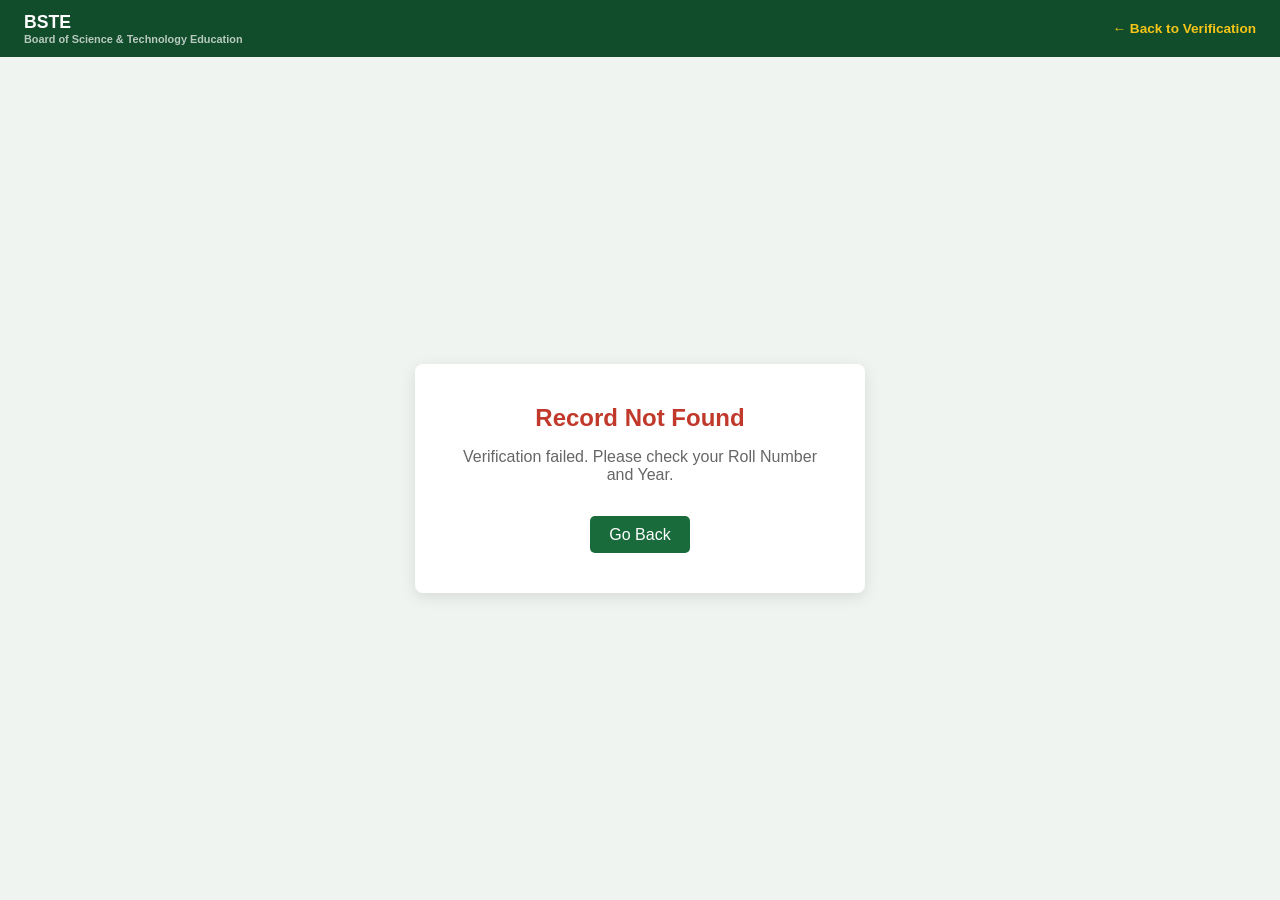
==== commit dcd90210: "Update result.html" ====
--- a/result.html
+++ b/result.html
@@ -6,210 +6,74 @@
   <title>Certificate – BSTE</title>
   <style>
     * { box-sizing: border-box; margin: 0; padding: 0; }
-    body {
-      font-family: Arial, sans-serif;
-      background: #f0f4f0;
-      min-height: 100vh;
-      display: flex;
-      flex-direction: column;
-    }
-
-    /* Top bar */
-    .topbar {
-      background: #124d2b;
-      color: #fff;
-      padding: .75rem 1.5rem;
-      display: flex;
-      align-items: center;
-      justify-content: space-between;
-      gap: 1rem;
-      flex-wrap: wrap;
-      flex-shrink: 0;
-    }
-    .topbar-brand { font-size: 1.1rem; font-weight: bold; letter-spacing: .04em; }
-    .topbar-brand span {
-      display: block;
-      font-size: .68rem;
-      font-weight: normal;
-      opacity: .72;
-      letter-spacing: .08em;
-      text-transform: uppercase;
-    }
-    .back-link {
-      display: inline-flex;
-      align-items: center;
-      gap: .35rem;
-      color: #f5c518;
-      font-size: .85rem;
-      font-weight: bold;
-      text-decoration: none;
-    }
-    .back-link:hover { opacity: .75; }
-
-    /* Download bar */
-    .download-bar {
-      background: #1a6b3c;
-      padding: .7rem 1.25rem;
-      display: flex;
-      align-items: center;
-      justify-content: space-between;
-      gap: .75rem;
-      flex-wrap: wrap;
-      flex-shrink: 0;
-    }
-    .download-bar p { color: rgba(255,255,255,.88); font-size: .88rem; }
-    .download-bar p strong { color: #f5c518; }
-    .btn-dl {
-      display: inline-flex;
-      align-items: center;
-      gap: .45rem;
-      background: #f5c518;
-      color: #111;
-      font-size: .88rem;
-      font-weight: bold;
-      padding: .55rem 1.35rem;
-      border-radius: 5px;
-      text-decoration: none;
-      white-space: nowrap;
-    }
-    .btn-dl:hover { background: #e6b800; }
-
-    /* PDF iframe fills remaining height */
-    .pdf-wrap { flex: 1; display: flex; flex-direction: column; }
-    iframe { flex: 1; width: 100%; border: none; min-height: 80vh; display: block; }
-
-    /* Error box */
-    .error-wrap {
-      flex: 1;
-      display: flex;
-      align-items: center;
-      justify-content: center;
-      padding: 3rem 1.5rem;
-    }
-    .error-box {
-      background: #fff;
-      border: 1px solid #e0e0e0;
-      border-radius: 8px;
-      padding: 2.5rem 2rem;
-      max-width: 460px;
-      text-align: center;
-      box-shadow: 0 4px 20px rgba(0,0,0,.08);
-    }
-    .error-box h2 { color: #c0392b; margin-bottom: .75rem; font-size: 1.1rem; }
-    .error-box p  { color: #555; font-size: .9rem; margin-bottom: 1.4rem; line-height: 1.6; }
-    .btn-back {
-      display: inline-flex;
-      align-items: center;
-      gap: .4rem;
-      background: #1a6b3c;
-      color: #fff;
-      padding: .6rem 1.4rem;
-      border-radius: 5px;
-      font-weight: bold;
-      font-size: .88rem;
-      text-decoration: none;
-    }
-    .btn-back:hover { background: #124d2b; }
+    body { font-family: Arial, sans-serif; background: #f0f4f0; min-height: 100vh; display: flex; flex-direction: column; }
+    .topbar { background: #124d2b; color: #fff; padding: .75rem 1.5rem; display: flex; align-items: center; justify-content: space-between; flex-shrink: 0; }
+    .topbar-brand { font-size: 1.1rem; font-weight: bold; }
+    .topbar-brand span { display: block; font-size: .68rem; opacity: .7; }
+    .back-link { color: #f5c518; font-size: .85rem; font-weight: bold; text-decoration: none; }
+    .download-bar { background: #1a6b3c; padding: .7rem 1.25rem; display: flex; align-items: center; justify-content: space-between; flex-shrink: 0; }
+    .download-bar p { color: #fff; font-size: .88rem; }
+    .btn-dl { background: #f5c518; color: #111; padding: .5rem 1rem; border-radius: 5px; text-decoration: none; font-weight: bold; font-size: .85rem; }
+    .pdf-wrap { flex: 1; display: flex; }
+    iframe { flex: 1; width: 100%; border: none; background: #525659; }
+    .error-wrap { flex: 1; display: flex; align-items: center; justify-content: center; padding: 2rem; }
+    .error-box { background: #fff; padding: 2.5rem; border-radius: 8px; text-align: center; max-width: 450px; box-shadow: 0 4px 15px rgba(0,0,0,0.1); }
+    .btn-back { display: inline-block; margin-top: 1rem; background: #1a6b3c; color: #fff; padding: .6rem 1.2rem; border-radius: 5px; text-decoration: none; }
   </style>
 </head>
 <body>
 
-  <!-- Always visible top bar -->
   <div class="topbar">
-    <div class="topbar-brand">
-      BSTE
-      <span>Board of Science &amp; Technology Education</span>
-    </div>
-    <a href="verification.html" class="back-link">
-      <svg width="13" height="13" viewBox="0 0 24 24" fill="none" stroke="currentColor" stroke-width="2.5" stroke-linecap="round" stroke-linejoin="round"><path d="M19 12H5M12 19l-7-7 7-7"/></svg>
-      Back to Verification
-    </a>
+    <div class="topbar-brand">BSTE <span>Board of Science & Technology Education</span></div>
+    <a href="verification.html" class="back-link">← Back to Verification</a>
   </div>
 
-  <!-- PDF section (hidden until verified) -->
   <div id="pdfSection" class="pdf-wrap" style="display:none;">
-    <div class="download-bar">
-      <p>Roll No: <strong id="rollLabel"></strong> — Certificate</p>
-      <a id="downloadBtn" href="#" download class="btn-dl">
-        <svg width="14" height="14" viewBox="0 0 24 24" fill="none" stroke="currentColor" stroke-width="2.5" stroke-linecap="round" stroke-linejoin="round">
-          <path d="M21 15v4a2 2 0 01-2 2H5a2 2 0 01-2-2v-4"/>
-          <polyline points="7 10 12 15 17 10"/>
-          <line x1="12" y1="15" x2="12" y2="3"/>
-        </svg>
-        Download Certificate
-      </a>
+    <div class="download-bar" style="position: absolute; width: 100%; top: 60px; z-index: 10;">
+      <p>Roll No: <strong id="rollLabel" style="color:#f5c518"></strong></p>
+      <a id="downloadBtn" href="#" download class="btn-dl">Download PDF</a>
     </div>
-    <iframe id="pdfFrame" src="" title="BSTE Certificate"></iframe>
+    <iframe id="pdfFrame" src=""></iframe>
   </div>
 
-  <!-- Error section (hidden until needed) -->
   <div id="errorSection" class="error-wrap" style="display:none;">
     <div class="error-box">
-      <h2>⚠️ <span id="errorTitle">Record Not Found</span></h2>
-      <p id="errorMsg">Invalid verification details. Please go back and try again.</p>
-      <a href="verification.html" class="btn-back">← Go Back</a>
+      <h2 id="errorTitle" style="color:#c0392b">Record Not Found</h2>
+      <p id="errorMsg" style="margin: 1rem 0; color:#666;">Details provided do not match our records.</p>
+      <a href="verification.html" class="btn-back">Go Back</a>
     </div>
   </div>
 
-<script>
-    // ================================================================
-    // STUDENT DATABASE (Key: 'rollNo_year')
-    // Naye students yahan add karte jayein
-    // ================================================================
-    const STUDENTS = {
-      '90625_2023': true,
-      '12345_2023': true,
-      '12346_2024': true
-    };
+  <script>
+    const STUDENTS = { '90625_2023': true, '12345_2023': true, '12346_2024': true };
 
     function showError(title, msg) {
-      // PDF section chhupayein aur error dikhayein
       document.getElementById('pdfSection').style.display = 'none';
       document.getElementById('errorTitle').textContent = title;
-      document.getElementById('errorMsg').textContent   = msg;
+      document.getElementById('errorMsg').textContent = msg;
       document.getElementById('errorSection').style.display = 'flex';
     }
 
-    // URL se Roll aur Year nikalna
     const params = new URLSearchParams(window.location.search);
-    const roll   = (params.get('roll') || '').trim();
-    const year   = (params.get('year') || '').trim();
+    const roll = (params.get('roll') || '').trim();
+    const year = (params.get('year') || '').trim();
 
-    if (!roll || !year) {
-      showError('Missing Details', 'Roll Number or passing year not found. Please go back and try again.');
-    } else if (!STUDENTS[roll + '_' + year]) {
-      showError('Record Not Found', 'Roll No ' + roll + ' and Year ' + year + ' record not found in our database.');
+    if (!roll || !year || !STUDENTS[roll + '_' + year]) {
+      showError('Record Not Found', 'Verification failed. Please check your Roll Number and Year.');
     } else {
-      // GitHub Structure: Students/Pdf/DAE-EL90625.pdf
-      const folderPath = 'Students/Pdf/';
-      const fileName   = 'DAE-EL' + roll + '.pdf';
-      const pdfFile    = folderPath + fileName;
-
-      // GitHub Server par file check karne ke liye fetch
-      fetch(pdfFile, { method: 'HEAD' })
-        .then(res => {
-          if (!res.ok) throw new Error('File not found');
-
-          // Agar file mil gayi to UI update karein
-          document.getElementById('errorSection').style.display = 'none';
-          document.getElementById('pdfSection').style.display = 'flex';
-          
-          // Label par poora naam dikhane ke liye (DAE-EL90625)
-          document.getElementById('rollLabel').textContent = 'DAE-EL' + roll;
-          
-          // PDF Iframe mein load karein
-          document.getElementById('pdfFrame').src = pdfFile;
-
-          // Download button link update karein
-          const btn = document.getElementById('downloadBtn');
-          btn.href = pdfFile;
-          btn.setAttribute('download', 'BSTE_Certificate_' + fileName);
-        })
-        .catch(() => {
-          // Agar database mein entry ho lekin file folder mein na ho
-          showError('PDF Not Uploaded', 'Technical Issue: Certificate file (' + fileName + ') folder mein nahi mili. Meharbani karke Board Office se rabta karein.');
-        });
+      // Path: Students/Pdf/DAE-EL90625.pdf
+      const pdfFile = 'Students/Pdf/DAE-EL' + roll + '.pdf';
+      
+      fetch(pdfFile, { method: 'HEAD' }).then(res => {
+        if (!res.ok) throw new Error();
+        document.getElementById('pdfSection').style.display = 'block';
+        document.getElementById('rollLabel').textContent = 'DAE-EL' + roll;
+        document.getElementById('pdfFrame').src = pdfFile;
+        document.getElementById('downloadBtn').href = pdfFile;
+      }).catch(() => {
+        showError('File Error', 'Certificate file (DAE-EL' + roll + '.pdf) is missing in Students/Pdf/ folder.');
+      });
     }
-</script>
+  </script>
 </body>
 </html>
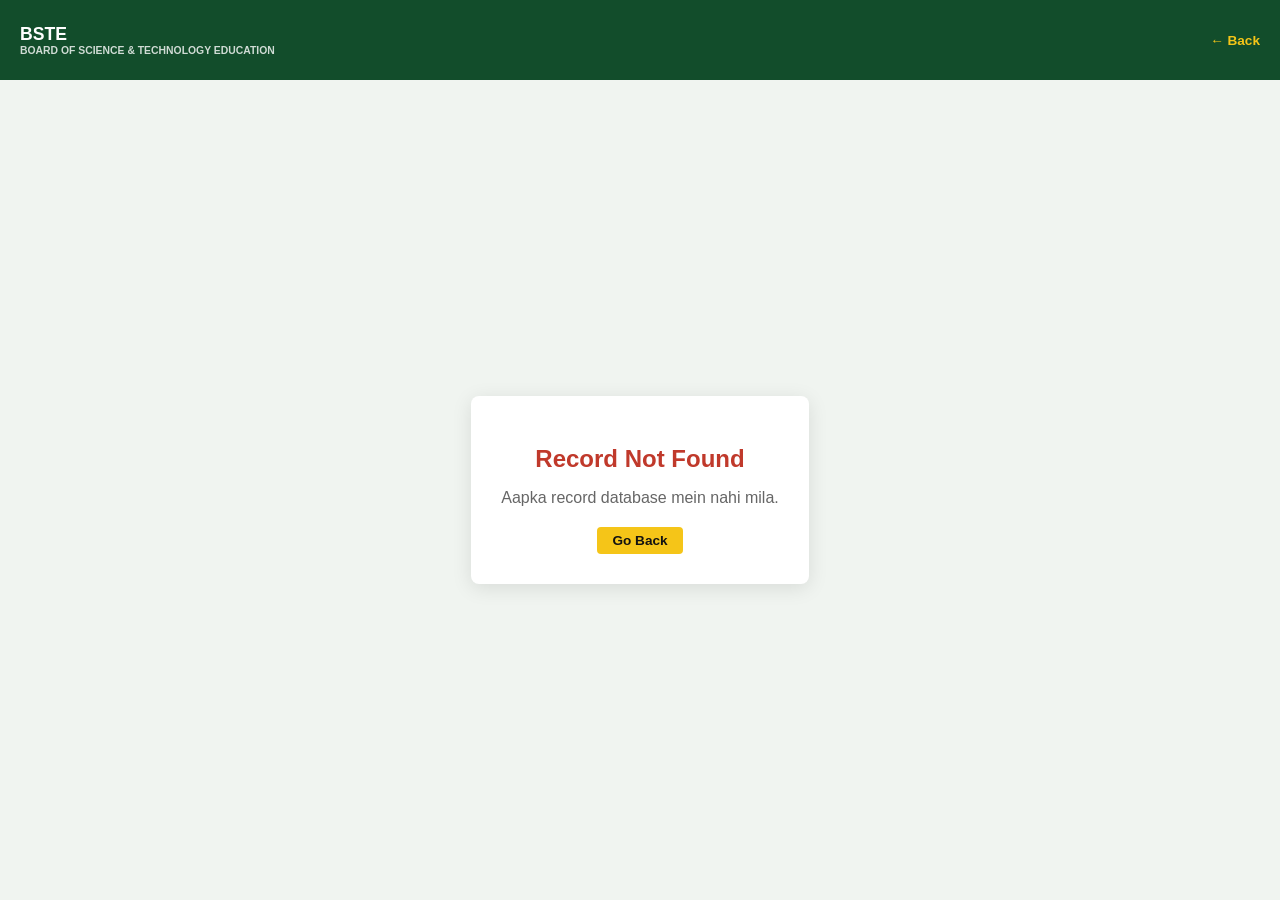
==== commit 50be86a2: "Update result.html" ====
--- a/result.html
+++ b/result.html
@@ -5,32 +5,102 @@
   <meta name="viewport" content="width=device-width, initial-scale=1.0" />
   <title>Certificate – BSTE</title>
   <style>
-    * { box-sizing: border-box; margin: 0; padding: 0; }
-    body { font-family: Arial, sans-serif; background: #f0f4f0; min-height: 100vh; display: flex; flex-direction: column; }
-    .topbar { background: #124d2b; color: #fff; padding: .75rem 1.5rem; display: flex; align-items: center; justify-content: space-between; flex-shrink: 0; }
+    /* Full Screen Setup */
+    html, body {
+      height: 100%;
+      margin: 0;
+      padding: 0;
+      overflow: hidden; /* Scrollbar ko khatam karne ke liye */
+    }
+    
+    body {
+      font-family: Arial, sans-serif;
+      background: #525659; /* PDF viewer jaisa professional dark background */
+      display: flex;
+      flex-direction: column;
+    }
+
+    /* Top bar fixed height */
+    .topbar {
+      background: #124d2b;
+      color: #fff;
+      padding: 10px 20px;
+      display: flex;
+      align-items: center;
+      justify-content: space-between;
+      height: 60px;
+      flex-shrink: 0;
+      z-index: 100;
+    }
     .topbar-brand { font-size: 1.1rem; font-weight: bold; }
-    .topbar-brand span { display: block; font-size: .68rem; opacity: .7; }
-    .back-link { color: #f5c518; font-size: .85rem; font-weight: bold; text-decoration: none; }
-    .download-bar { background: #1a6b3c; padding: .7rem 1.25rem; display: flex; align-items: center; justify-content: space-between; flex-shrink: 0; }
-    .download-bar p { color: #fff; font-size: .88rem; }
-    .btn-dl { background: #f5c518; color: #111; padding: .5rem 1rem; border-radius: 5px; text-decoration: none; font-weight: bold; font-size: .85rem; }
-    .pdf-wrap { flex: 1; display: flex; }
-    iframe { flex: 1; width: 100%; border: none; background: #525659; }
-    .error-wrap { flex: 1; display: flex; align-items: center; justify-content: center; padding: 2rem; }
-    .error-box { background: #fff; padding: 2.5rem; border-radius: 8px; text-align: center; max-width: 450px; box-shadow: 0 4px 15px rgba(0,0,0,0.1); }
-    .btn-back { display: inline-block; margin-top: 1rem; background: #1a6b3c; color: #fff; padding: .6rem 1.2rem; border-radius: 5px; text-decoration: none; }
+    .topbar-brand span { display: block; font-size: .65rem; opacity: 0.8; text-transform: uppercase; }
+    .back-link { color: #f5c518; font-size: 0.85rem; font-weight: bold; text-decoration: none; }
+
+    /* Download bar fixed height */
+    .download-bar {
+      background: #1a6b3c;
+      padding: 8px 20px;
+      display: flex;
+      align-items: center;
+      justify-content: space-between;
+      height: 50px;
+      flex-shrink: 0;
+      border-bottom: 1px solid rgba(0,0,0,0.1);
+    }
+    .download-bar p { color: #fff; margin: 0; font-size: 0.9rem; }
+    .btn-dl { 
+      background: #f5c518; 
+      color: #111; 
+      padding: 6px 15px; 
+      border-radius: 4px; 
+      text-decoration: none; 
+      font-weight: bold; 
+      font-size: 0.85rem; 
+    }
+
+    /* PDF Section: Baki bachi hui poori screen occupy karega */
+    .pdf-wrap {
+      flex-grow: 1; 
+      display: flex;
+      flex-direction: column;
+      width: 100%;
+      height: calc(100vh - 110px); /* Total height minus (topbar + downloadbar) */
+    }
+
+    iframe {
+      width: 100%;
+      height: 100%;
+      border: none;
+    }
+
+    /* Error Centering */
+    .error-wrap {
+      flex: 1;
+      display: flex;
+      align-items: center;
+      justify-content: center;
+      background: #f0f4f0;
+    }
+    .error-box {
+      background: #fff;
+      padding: 30px;
+      border-radius: 8px;
+      text-align: center;
+      box-shadow: 0 4px 20px rgba(0,0,0,0.1);
+      max-width: 400px;
+    }
   </style>
 </head>
 <body>
 
   <div class="topbar">
     <div class="topbar-brand">BSTE <span>Board of Science & Technology Education</span></div>
-    <a href="verification.html" class="back-link">← Back to Verification</a>
+    <a href="verification.html" class="back-link">← Back</a>
   </div>
 
   <div id="pdfSection" class="pdf-wrap" style="display:none;">
-    <div class="download-bar" style="position: absolute; width: 100%; top: 60px; z-index: 10;">
-      <p>Roll No: <strong id="rollLabel" style="color:#f5c518"></strong></p>
+    <div class="download-bar">
+      <p>Roll No: <strong id="rollLabel" style="color:#f5c518"></strong> — Certificate</p>
       <a id="downloadBtn" href="#" download class="btn-dl">Download PDF</a>
     </div>
     <iframe id="pdfFrame" src=""></iframe>
@@ -38,9 +108,9 @@
 
   <div id="errorSection" class="error-wrap" style="display:none;">
     <div class="error-box">
-      <h2 id="errorTitle" style="color:#c0392b">Record Not Found</h2>
-      <p id="errorMsg" style="margin: 1rem 0; color:#666;">Details provided do not match our records.</p>
-      <a href="verification.html" class="btn-back">Go Back</a>
+      <h2 id="errorTitle" style="color:#c0392b; margin-bottom:10px;">Not Found</h2>
+      <p id="errorMsg" style="color:#666; margin-bottom:20px;">Details do not match.</p>
+      <a href="verification.html" class="btn-dl" style="display:inline-block; text-align:center;">Go Back</a>
     </div>
   </div>
 
@@ -59,19 +129,25 @@
     const year = (params.get('year') || '').trim();
 
     if (!roll || !year || !STUDENTS[roll + '_' + year]) {
-      showError('Record Not Found', 'Verification failed. Please check your Roll Number and Year.');
+      showError('Record Not Found', 'Aapka record database mein nahi mila.');
     } else {
-      // Path: Students/Pdf/DAE-EL90625.pdf
-      const pdfFile = 'Students/Pdf/DAE-EL' + roll + '.pdf';
+      // Path logic
+      const folderPath = 'Students/Pdf/';
+      const fileName = 'DAE-EL' + roll + '.pdf';
+      const pdfFile = folderPath + fileName;
       
+      // GitHub check
       fetch(pdfFile, { method: 'HEAD' }).then(res => {
         if (!res.ok) throw new Error();
-        document.getElementById('pdfSection').style.display = 'block';
+        
+        document.getElementById('errorSection').style.display = 'none';
+        document.getElementById('pdfSection').style.display = 'flex';
         document.getElementById('rollLabel').textContent = 'DAE-EL' + roll;
         document.getElementById('pdfFrame').src = pdfFile;
         document.getElementById('downloadBtn').href = pdfFile;
+        
       }).catch(() => {
-        showError('File Error', 'Certificate file (DAE-EL' + roll + '.pdf) is missing in Students/Pdf/ folder.');
+        showError('File Not Found', 'PDF file (' + fileName + ') folder mein nahi mili.');
       });
     }
   </script>
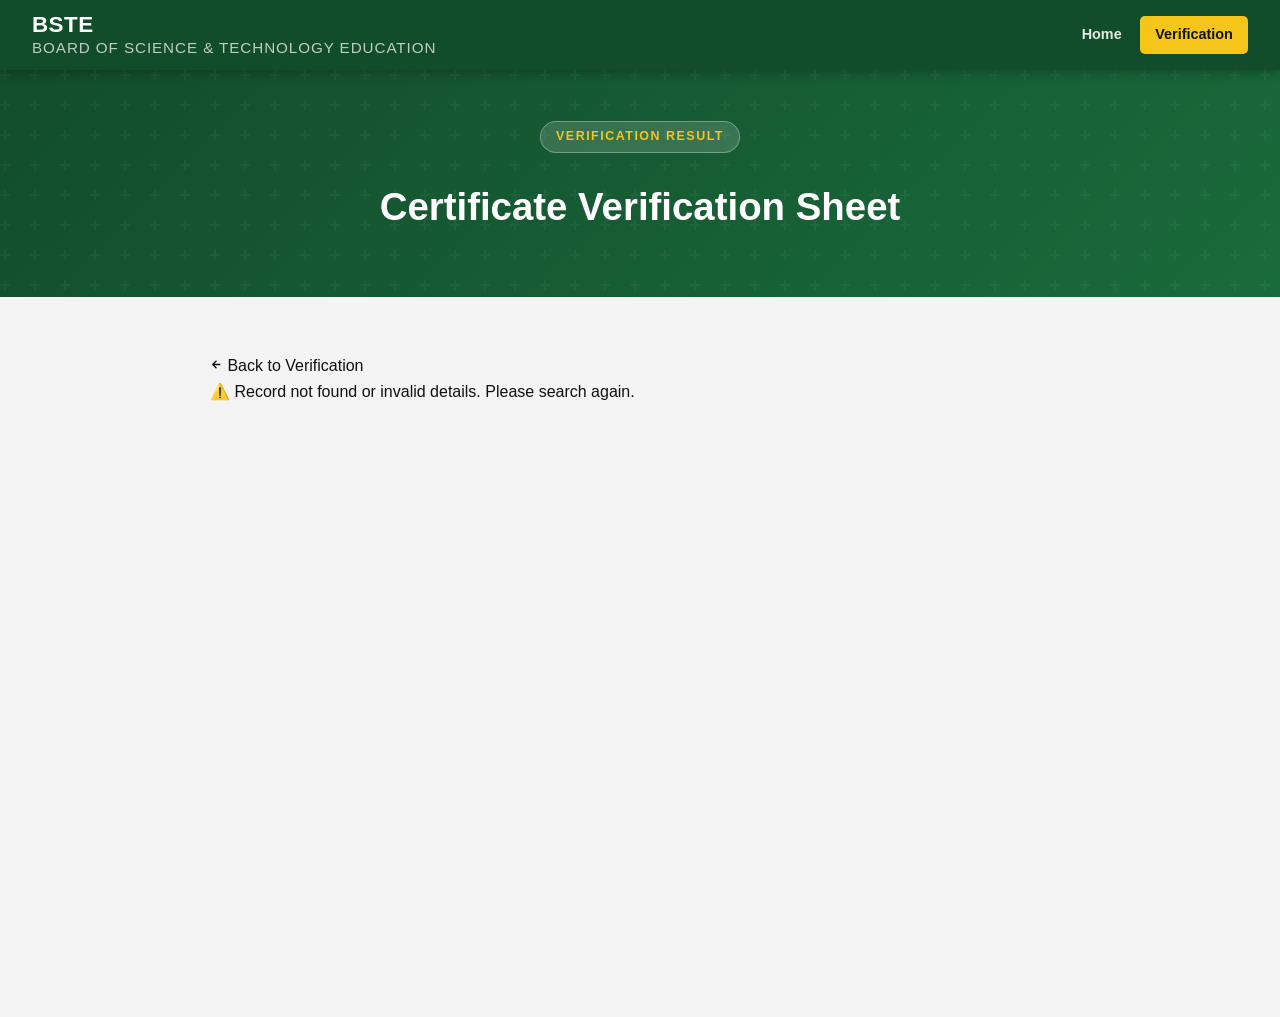
==== commit 8fc57467: "Update result.html" ====
--- a/result.html
+++ b/result.html
@@ -3,152 +3,121 @@
 <head>
   <meta charset="UTF-8" />
   <meta name="viewport" content="width=device-width, initial-scale=1.0" />
-  <title>Certificate – BSTE</title>
-  <style>
-    /* Full Screen Setup */
-    html, body {
-      height: 100%;
-      margin: 0;
-      padding: 0;
-      overflow: hidden; /* Scrollbar ko khatam karne ke liye */
-    }
-    
-    body {
-      font-family: Arial, sans-serif;
-      background: #525659; /* PDF viewer jaisa professional dark background */
-      display: flex;
-      flex-direction: column;
-    }
-
-    /* Top bar fixed height */
-    .topbar {
-      background: #124d2b;
-      color: #fff;
-      padding: 10px 20px;
-      display: flex;
-      align-items: center;
-      justify-content: space-between;
-      height: 60px;
-      flex-shrink: 0;
-      z-index: 100;
-    }
-    .topbar-brand { font-size: 1.1rem; font-weight: bold; }
-    .topbar-brand span { display: block; font-size: .65rem; opacity: 0.8; text-transform: uppercase; }
-    .back-link { color: #f5c518; font-size: 0.85rem; font-weight: bold; text-decoration: none; }
-
-    /* Download bar fixed height */
-    .download-bar {
-      background: #1a6b3c;
-      padding: 8px 20px;
-      display: flex;
-      align-items: center;
-      justify-content: space-between;
-      height: 50px;
-      flex-shrink: 0;
-      border-bottom: 1px solid rgba(0,0,0,0.1);
-    }
-    .download-bar p { color: #fff; margin: 0; font-size: 0.9rem; }
-    .btn-dl { 
-      background: #f5c518; 
-      color: #111; 
-      padding: 6px 15px; 
-      border-radius: 4px; 
-      text-decoration: none; 
-      font-weight: bold; 
-      font-size: 0.85rem; 
-    }
-
-    /* PDF Section: Baki bachi hui poori screen occupy karega */
-    .pdf-wrap {
-      flex-grow: 1; 
-      display: flex;
-      flex-direction: column;
-      width: 100%;
-      height: calc(100vh - 110px); /* Total height minus (topbar + downloadbar) */
-    }
-
-    iframe {
-      width: 100%;
-      height: 100%;
-      border: none;
-    }
-
-    /* Error Centering */
-    .error-wrap {
-      flex: 1;
-      display: flex;
-      align-items: center;
-      justify-content: center;
-      background: #f0f4f0;
-    }
-    .error-box {
-      background: #fff;
-      padding: 30px;
-      border-radius: 8px;
-      text-align: center;
-      box-shadow: 0 4px 20px rgba(0,0,0,0.1);
-      max-width: 400px;
-    }
-  </style>
+  <title>Verification Result – BSTE</title>
+  <link rel="stylesheet" href="style.css" />
 </head>
 <body>
 
-  <div class="topbar">
-    <div class="topbar-brand">BSTE <span>Board of Science & Technology Education</span></div>
-    <a href="verification.html" class="back-link">← Back</a>
-  </div>
+  <header class="site-header">
+    <div class="header-inner">
+      <div class="site-title">BSTE <span>Board of Science &amp; Technology Education</span></div>
+      <nav class="main-nav">
+        <a href="index.html">Home</a>
+        <a href="verification.html" class="active">Verification</a>
+      </nav>
+    </div>
+  </header>
 
-  <div id="pdfSection" class="pdf-wrap" style="display:none;">
-    <div class="download-bar">
-      <p>Roll No: <strong id="rollLabel" style="color:#f5c518"></strong> — Certificate</p>
-      <a id="downloadBtn" href="#" download class="btn-dl">Download PDF</a>
+  <section class="page-hero">
+    <div class="page-hero-content">
+      <span class="hero-badge">Verification Result</span>
+      <h1>Certificate Verification Sheet</h1>
     </div>
-    <iframe id="pdfFrame" src=""></iframe>
-  </div>
+  </section>
 
-  <div id="errorSection" class="error-wrap" style="display:none;">
-    <div class="error-box">
-      <h2 id="errorTitle" style="color:#c0392b; margin-bottom:10px;">Not Found</h2>
-      <p id="errorMsg" style="color:#666; margin-bottom:20px;">Details do not match.</p>
-      <a href="verification.html" class="btn-dl" style="display:inline-block; text-align:center;">Go Back</a>
+  <section class="result-section">
+    <div class="result-container">
+      <a href="verification.html" class="back-link">
+        <svg width="13" height="13" viewBox="0 0 24 24" fill="none" stroke="currentColor" stroke-width="2.5"><path d="M19 12H5M12 19l-7-7 7-7"/></svg>
+        Back to Verification
+      </a>
+
+      <div id="invalidMsg" style="display:none;" class="error-msg-box">
+        ⚠️ Record not found or invalid details. Please <a href="verification.html">search again</a>.
+      </div>
+
+      <div class="result-card" id="resultCard" style="display:none;">
+        <div class="result-header">
+          <div class="result-header-title">
+            <h2>BSTE – Official Verification Record</h2>
+            <span>Document ID: <span id="docId"></span></span>
+          </div>
+          <span class="verified-badge">Verified</span>
+        </div>
+
+        <div class="result-body">
+          <p class="marks-title">Student Information</p>
+          <div class="info-grid">
+            <div class="info-cell"><label>Student Name</label><span id="studentName"></span></div>
+            <div class="info-cell"><label>Roll Number</label><span id="rollNo"></span></div>
+            <div class="info-cell"><label>Father's Name</label><span id="fatherName"></span></div>
+            <div class="info-cell"><label>Session</label><span id="session"></span></div>
+            <div class="info-cell"><label>Registration No.</label><span id="regNo"></span></div>
+            <div class="info-cell"><label>Field of Study</label><span id="field"></span></div>
+          </div>
+
+          <p class="marks-title">Academic Performance</p>
+          <div class="marks-grid">
+            <div class="mark-item"><label>Total Marks</label><span id="totalMarks"></span></div>
+            <div class="mark-item"><label>Obtained</label><span id="obtained"></span></div>
+            <div class="mark-item"><label>Percentage</label><span id="percentage"></span></div>
+            <div class="mark-item"><label>Grade</label><span id="grade"></span></div>
+          </div>
+        </div>
+
+        <div class="result-footer" style="padding: 2rem; text-align: center; border-top: 1px solid #eee;">
+            <p style="font-size: 0.85rem; color: #666; margin-bottom: 1rem;">Official digital copy of the certificate is available below:</p>
+            <a id="pdfDownloadBtn" href="#" download class="btn btn-secondary" style="display: inline-flex; align-items: center; gap: 0.5rem; text-decoration: none;">
+                <svg width="18" height="18" viewBox="0 0 24 24" fill="none" stroke="currentColor" stroke-width="2" stroke-linecap="round" stroke-linejoin="round"><path d="M21 15v4a2 2 0 0 1-2 2H5a2 2 0 0 1-2-2v-4"/><polyline points="7 10 12 15 17 10"/><line x1="12" y1="15" x2="12" y2="3"/></svg>
+                Download Official Certificate (PDF)
+            </a>
+        </div>
+      </div>
     </div>
-  </div>
+  </section>
 
   <script>
-    const STUDENTS = { '90625_2023': true, '12345_2023': true, '12346_2024': true };
-
-    function showError(title, msg) {
-      document.getElementById('pdfSection').style.display = 'none';
-      document.getElementById('errorTitle').textContent = title;
-      document.getElementById('errorMsg').textContent = msg;
-      document.getElementById('errorSection').style.display = 'flex';
-    }
+    const STUDENTS = {
+      '90625_2025': { name: 'Muhammad Ali Khan', fatherName: 'Abdul Rehman', rollNo: '90625', session: '2022-25', regNo: 'BSTE-EL-892', field: 'DAE Electrical', totalMarks: '3000', obtained: '2456', percentage: '81%', grade: 'A', docId: 'BSTE-2025-90625' },
+      '90626_2024': { name: 'Zaid Ahmed', fatherName: 'Ahmed Raza', rollNo: '90626', session: '2021-24', regNo: 'BSTE-ME-456', field: 'DAE Mechanical', totalMarks: '3000', obtained: '2100', percentage: '70%', grade: 'B', docId: 'BSTE-2024-90626' },
+      '90627_2023': { name: 'Usman Ghani', fatherName: 'Ghulam Nabi', rollNo: '90627', session: '2020-23', regNo: 'BSTE-CV-112', field: 'DAE Civil', totalMarks: '3000', obtained: '2580', percentage: '86%', grade: 'A-1', docId: 'BSTE-2023-90627' },
+      '90628_2025': { name: 'Hamza Yusuf', fatherName: 'Yusuf Khan', rollNo: '90628', session: '2022-25', regNo: 'BSTE-EL-893', field: 'DAE Electrical', totalMarks: '3000', obtained: '2300', percentage: '76%', grade: 'B', docId: 'BSTE-2025-90628' },
+      '90629_2024': { name: 'Bilal Hassan', fatherName: 'Hassan Mehmood', rollNo: '90629', session: '2021-24', regNo: 'BSTE-ME-457', field: 'DAE Mechanical', totalMarks: '3000', obtained: '2700', percentage: '90%', grade: 'A-1', docId: 'BSTE-2024-90629' },
+      '90630_2023': { name: 'Omar Farooq', fatherName: 'Farooq Ahmed', rollNo: '90630', session: '2020-23', regNo: 'BSTE-CV-113', field: 'DAE Civil', totalMarks: '3000', obtained: '2250', percentage: '75%', grade: 'B', docId: 'BSTE-2023-90630' },
+      '90631_2025': { name: 'Abubakar Siddiq', fatherName: 'Siddiq Jan', rollNo: '90631', session: '2022-25', regNo: 'BSTE-EL-894', field: 'DAE Electrical', totalMarks: '3000', obtained: '2400', percentage: '80%', grade: 'A', docId: 'BSTE-2025-90631' },
+      '90632_2024': { name: 'Talha Junaid', fatherName: 'Junaid Khan', rollNo: '90632', session: '2021-24', regNo: 'BSTE-ME-458', field: 'DAE Mechanical', totalMarks: '3000', obtained: '2150', percentage: '71%', grade: 'B', docId: 'BSTE-2024-90632' },
+      '90633_2023': { name: 'Saad Bin Moazzam', fatherName: 'Moazzam Ali', rollNo: '90633', session: '2020-23', regNo: 'BSTE-CV-114', field: 'DAE Civil', totalMarks: '3000', obtained: '2610', percentage: '87%', grade: 'A-1', docId: 'BSTE-2023-90633' },
+      '90634_2025': { name: 'Mustafa Kamal', fatherName: 'Kamal Pasha', rollNo: '90634', session: '2022-25', regNo: 'BSTE-EL-895', field: 'DAE Electrical', totalMarks: '3000', obtained: '2520', percentage: '84%', grade: 'A', docId: 'BSTE-2025-90634' }
+    };
 
     const params = new URLSearchParams(window.location.search);
-    const roll = (params.get('roll') || '').trim();
-    const year = (params.get('year') || '').trim();
+    const roll = params.get('roll');
+    const year = params.get('year');
+    const key = roll + '_' + year;
 
-    if (!roll || !year || !STUDENTS[roll + '_' + year]) {
-      showError('Record Not Found', 'Aapka record database mein nahi mila.');
+    if (STUDENTS[key]) {
+      const s = STUDENTS[key];
+      document.getElementById('resultCard').style.display = 'block';
+      document.getElementById('studentName').textContent = s.name;
+      document.getElementById('rollNo').textContent = s.rollNo;
+      document.getElementById('fatherName').textContent = s.fatherName;
+      document.getElementById('session').textContent = s.session;
+      document.getElementById('regNo').textContent = s.regNo;
+      document.getElementById('field').textContent = s.field;
+      document.getElementById('totalMarks').textContent = s.totalMarks;
+      document.getElementById('obtained').textContent = s.obtained;
+      document.getElementById('percentage').textContent = s.percentage;
+      document.getElementById('grade').textContent = s.grade;
+      document.getElementById('docId').textContent = s.docId;
+
+      // PDF Setup (Assuming PDF is named like DAE-EL90625.pdf in Students/Pdf folder)
+      const pdfPath = 'Students/Pdf/DAE-EL' + s.rollNo + '.pdf';
+      const dlBtn = document.getElementById('pdfDownloadBtn');
+      dlBtn.href = pdfPath;
+      dlBtn.setAttribute('download', 'BSTE_Certificate_' + s.rollNo + '.pdf');
+
     } else {
-      // Path logic
-      const folderPath = 'Students/Pdf/';
-      const fileName = 'DAE-EL' + roll + '.pdf';
-      const pdfFile = folderPath + fileName;
-      
-      // GitHub check
-      fetch(pdfFile, { method: 'HEAD' }).then(res => {
-        if (!res.ok) throw new Error();
-        
-        document.getElementById('errorSection').style.display = 'none';
-        document.getElementById('pdfSection').style.display = 'flex';
-        document.getElementById('rollLabel').textContent = 'DAE-EL' + roll;
-        document.getElementById('pdfFrame').src = pdfFile;
-        document.getElementById('downloadBtn').href = pdfFile;
-        
-      }).catch(() => {
-        showError('File Not Found', 'PDF file (' + fileName + ') folder mein nahi mili.');
-      });
+      document.getElementById('invalidMsg').style.display = 'block';
     }
   </script>
 </body>
--- a/style.css
+++ b/style.css
@@ -0,0 +1,983 @@
+/* ============================================================
+   BSTE – Board of Science and Technology Education
+   Global Stylesheet — Professional Edition
+   ============================================================ */
+
+/* ---- CSS Variables ---- */
+:root {
+  --green:        #1a6b3c;
+  --green-dark:   #124d2b;
+  --green-light:  #e8f5ee;
+  --green-mid:    #2d8653;
+  --yellow:       #f5c518;
+  --yellow-light: #fff9e0;
+  --black:        #111111;
+  --gray-dark:    #444444;
+  --gray:         #777777;
+  --gray-light:   #e0e0e0;
+  --gray-bg:      #f4f4f4;
+  --white:        #ffffff;
+  --red:          #c0392b;
+  --red-light:    #fff3f3;
+
+  --font-display: 'Calibri', Arial, sans-serif;
+  --font-body:    Arial, Calibri, sans-serif;
+
+  --radius:    5px;
+  --radius-lg: 10px;
+  --shadow-sm: 0 2px 8px rgba(0,0,0,.08);
+  --shadow-md: 0 6px 24px rgba(0,0,0,.12);
+  --shadow-lg: 0 16px 48px rgba(0,0,0,.16);
+  --transition: 0.22s ease;
+}
+
+/* ---- Reset ---- */
+*, *::before, *::after { box-sizing: border-box; margin: 0; padding: 0; }
+html { scroll-behavior: smooth; font-size: 16px; }
+body {
+  font-family: var(--font-body);
+  color: var(--black);
+  background: var(--white);
+  line-height: 1.6;
+  -webkit-font-smoothing: antialiased;
+}
+img { max-width: 100%; display: block; }
+a  { text-decoration: none; color: inherit; }
+ul { list-style: none; }
+
+/* ============================================================
+   HEADER / NAVBAR
+   ============================================================ */
+.site-header {
+  background: var(--green-dark);
+  position: sticky;
+  top: 0;
+  z-index: 1000;
+  box-shadow: 0 2px 12px rgba(0,0,0,.3);
+}
+.header-inner {
+  max-width: 1280px;
+  margin: 0 auto;
+  padding: 0 2rem;
+  display: flex;
+  align-items: center;
+  justify-content: space-between;
+  gap: 2rem;
+  height: 70px;
+}
+.site-title {
+  font-family: var(--font-display);
+  font-size: clamp(1.1rem, 2.2vw, 1.4rem);
+  font-weight: bold;
+  color: var(--white);
+  letter-spacing: .02em;
+  line-height: 1.2;
+  flex: 1;
+}
+.site-title span {
+  display: block;
+  font-family: var(--font-body);
+  font-size: .68em;
+  font-weight: normal;
+  color: rgba(255,255,255,.72);
+  letter-spacing: .06em;
+  text-transform: uppercase;
+}
+
+/* Nav */
+.main-nav { display: flex; align-items: center; gap: .2rem; }
+.main-nav a {
+  font-family: var(--font-body);
+  font-size: .9rem;
+  font-weight: bold;
+  color: rgba(255,255,255,.88);
+  padding: .45rem .95rem;
+  border-radius: var(--radius);
+  transition: background var(--transition), color var(--transition);
+  white-space: nowrap;
+}
+.main-nav a:hover,
+.main-nav a.active {
+  background: var(--yellow);
+  color: var(--black);
+}
+
+/* Hamburger */
+.hamburger {
+  display: none;
+  flex-direction: column;
+  gap: 5px;
+  cursor: pointer;
+  padding: .5rem;
+  background: none;
+  border: none;
+}
+.hamburger span {
+  display: block;
+  width: 24px;
+  height: 2px;
+  background: var(--white);
+  border-radius: 2px;
+  transition: transform var(--transition), opacity var(--transition);
+}
+.hamburger.open span:nth-child(1) { transform: translateY(7px) rotate(45deg); }
+.hamburger.open span:nth-child(2) { opacity: 0; }
+.hamburger.open span:nth-child(3) { transform: translateY(-7px) rotate(-45deg); }
+
+/* Mobile nav */
+.mobile-nav {
+  display: none;
+  flex-direction: column;
+  background: var(--green-dark);
+  border-top: 1px solid rgba(255,255,255,.1);
+  padding: .75rem 1.5rem 1rem;
+  gap: .2rem;
+}
+.mobile-nav a {
+  color: rgba(255,255,255,.88);
+  font-size: .95rem;
+  font-weight: bold;
+  padding: .55rem .75rem;
+  border-radius: var(--radius);
+  transition: background var(--transition);
+}
+.mobile-nav a:hover { background: var(--yellow); color: var(--black); }
+.mobile-nav.open { display: flex; }
+
+/* ============================================================
+   ANNOUNCEMENT BAND
+   ============================================================ */
+.notice-band {
+  background: var(--green);
+  color: var(--white);
+  padding: .75rem 2rem;
+  overflow: hidden;
+}
+.notice-inner {
+  max-width: 1280px;
+  margin: 0 auto;
+  display: flex;
+  align-items: center;
+  gap: 1rem;
+}
+.notice-tag {
+  background: var(--yellow);
+  color: var(--black);
+  font-size: .72rem;
+  font-weight: bold;
+  letter-spacing: .1em;
+  text-transform: uppercase;
+  padding: .22rem .7rem;
+  border-radius: 3px;
+  white-space: nowrap;
+  flex-shrink: 0;
+}
+.notice-text {
+  font-size: .88rem;
+  font-style: italic;
+  opacity: .92;
+  overflow: hidden;
+  white-space: nowrap;
+  text-overflow: ellipsis;
+}
+
+/* ============================================================
+   HERO SECTION
+   ============================================================ */
+.hero {
+  background: linear-gradient(135deg, var(--green-dark) 0%, var(--green) 60%, #2ea664 100%);
+  position: relative;
+  overflow: hidden;
+  padding: 5.5rem 2rem 4.5rem;
+  text-align: center;
+}
+.hero::before {
+  content: '';
+  position: absolute;
+  inset: 0;
+  background: url("data:image/svg+xml,%3Csvg width='60' height='60' viewBox='0 0 60 60' xmlns='http://www.w3.org/2000/svg'%3E%3Cg fill='%23ffffff' fill-opacity='0.03'%3E%3Cpath d='M36 34v-4h-2v4h-4v2h4v4h2v-4h4v-2h-4zm0-30V0h-2v4h-4v2h4v4h2V6h4V4h-4zM6 34v-4H4v4H0v2h4v4h2v-4h4v-2H6zM6 4V0H4v4H0v2h4v4h2V6h4V4H6z'/%3E%3C/g%3E%3C/svg%3E");
+}
+.hero-content { position: relative; z-index: 1; max-width: 820px; margin: 0 auto; }
+.hero-badge {
+  display: inline-block;
+  background: rgba(255,255,255,.15);
+  border: 1px solid rgba(255,255,255,.3);
+  color: var(--yellow);
+  font-size: .78rem;
+  font-weight: bold;
+  letter-spacing: .12em;
+  text-transform: uppercase;
+  padding: .32rem .95rem;
+  border-radius: 100px;
+  margin-bottom: 1.4rem;
+}
+.hero h1 {
+  font-family: var(--font-display);
+  font-size: clamp(2rem, 5vw, 3.5rem);
+  font-weight: bold;
+  color: var(--white);
+  line-height: 1.15;
+  margin-bottom: 1.2rem;
+}
+.hero p {
+  font-size: clamp(.95rem, 2vw, 1.15rem);
+  color: rgba(255,255,255,.85);
+  max-width: 560px;
+  margin: 0 auto 2.25rem;
+}
+
+/* Buttons */
+.btn {
+  display: inline-flex;
+  align-items: center;
+  gap: .5rem;
+  font-family: var(--font-body);
+  font-size: .95rem;
+  font-weight: bold;
+  padding: .82rem 2.1rem;
+  border-radius: var(--radius);
+  border: none;
+  cursor: pointer;
+  transition: background var(--transition), transform var(--transition), box-shadow var(--transition);
+  letter-spacing: .01em;
+}
+.btn-primary {
+  background: var(--yellow);
+  color: var(--black);
+  box-shadow: 0 4px 18px rgba(245,197,24,.38);
+}
+.btn-primary:hover {
+  background: #e6b800;
+  transform: translateY(-2px);
+  box-shadow: 0 8px 26px rgba(245,197,24,.48);
+}
+.btn-secondary {
+  background: var(--green);
+  color: var(--white);
+  box-shadow: var(--shadow-sm);
+}
+.btn-secondary:hover {
+  background: var(--green-dark);
+  transform: translateY(-2px);
+  box-shadow: var(--shadow-md);
+}
+
+/* Stats bar */
+.hero-stats {
+  display: flex;
+  justify-content: center;
+  gap: 3rem;
+  margin-top: 3.5rem;
+  padding-top: 2.25rem;
+  border-top: 1px solid rgba(255,255,255,.2);
+  flex-wrap: wrap;
+}
+.stat-item { text-align: center; color: var(--white); }
+.stat-item strong {
+  display: block;
+  font-size: 1.9rem;
+  font-family: var(--font-display);
+  font-weight: bold;
+  color: var(--yellow);
+}
+.stat-item span {
+  font-size: .78rem;
+  letter-spacing: .08em;
+  text-transform: uppercase;
+  opacity: .75;
+}
+
+/* ============================================================
+   SECTION COMMONS
+   ============================================================ */
+.section { padding: 4.5rem 2rem; }
+.section-alt { background: var(--gray-bg); }
+.container { max-width: 1280px; margin: 0 auto; }
+
+.section-header { text-align: center; margin-bottom: 3rem; }
+.section-label {
+  display: inline-block;
+  font-size: .72rem;
+  font-weight: bold;
+  letter-spacing: .14em;
+  text-transform: uppercase;
+  color: var(--green);
+  background: var(--green-light);
+  padding: .28rem .85rem;
+  border-radius: 100px;
+  margin-bottom: .8rem;
+}
+.section-header h2 {
+  font-family: var(--font-display);
+  font-size: clamp(1.6rem, 3.5vw, 2.4rem);
+  font-weight: bold;
+  color: var(--black);
+  line-height: 1.2;
+  margin-bottom: .7rem;
+}
+.section-header p {
+  font-size: 1rem;
+  color: var(--gray-dark);
+  max-width: 560px;
+  margin: 0 auto;
+}
+
+/* ============================================================
+   COURSES SECTION
+   ============================================================ */
+.courses-grid {
+  display: grid;
+  grid-template-columns: repeat(3, 1fr);
+  gap: 1.6rem;
+}
+.course-card {
+  background: var(--white);
+  border: 1px solid var(--gray-light);
+  border-radius: var(--radius-lg);
+  overflow: hidden;
+  transition: transform var(--transition), box-shadow var(--transition), border-color var(--transition);
+  cursor: default;
+}
+.course-card:hover {
+  transform: translateY(-5px);
+  box-shadow: var(--shadow-md);
+  border-color: var(--yellow);
+}
+.card-accent {
+  height: 4px;
+  background: linear-gradient(90deg, var(--green), var(--green-mid));
+}
+.course-card:hover .card-accent {
+  background: linear-gradient(90deg, var(--yellow), #e6b800);
+}
+.card-body { padding: 1.6rem; }
+.card-icon {
+  width: 46px;
+  height: 46px;
+  background: var(--green-light);
+  border-radius: var(--radius);
+  display: flex;
+  align-items: center;
+  justify-content: center;
+  margin-bottom: 1rem;
+  font-size: 1.3rem;
+  transition: background var(--transition);
+}
+.course-card:hover .card-icon { background: var(--yellow-light); }
+.card-tag {
+  display: inline-block;
+  font-size: .68rem;
+  font-weight: bold;
+  letter-spacing: .1em;
+  text-transform: uppercase;
+  color: var(--green);
+  background: var(--green-light);
+  padding: .18rem .6rem;
+  border-radius: 100px;
+  margin-bottom: .8rem;
+}
+.card-body h3 {
+  font-family: var(--font-display);
+  font-size: 1.25rem;
+  font-weight: bold;
+  color: var(--black);
+  margin-bottom: .55rem;
+  line-height: 1.3;
+}
+.card-body p {
+  font-size: .88rem;
+  color: var(--gray-dark);
+  line-height: 1.65;
+  margin-bottom: 1.3rem;
+}
+.card-meta {
+  display: flex;
+  align-items: center;
+  gap: .45rem;
+  font-size: .8rem;
+  color: var(--gray);
+  border-top: 1px solid var(--gray-light);
+  padding-top: .9rem;
+}
+.card-meta svg { flex-shrink: 0; }
+
+/* ============================================================
+   WHY BSTE SECTION
+   ============================================================ */
+.features-grid {
+  display: grid;
+  grid-template-columns: repeat(4, 1fr);
+  gap: 1.4rem;
+}
+.feature-item {
+  text-align: center;
+  padding: 1.8rem 1.4rem;
+  border-radius: var(--radius-lg);
+  background: var(--white);
+  border: 1px solid var(--gray-light);
+  transition: box-shadow var(--transition), border-color var(--transition);
+}
+.feature-item:hover {
+  box-shadow: var(--shadow-sm);
+  border-color: rgba(26,107,60,.3);
+}
+.feature-icon {
+  font-size: 1.9rem;
+  margin-bottom: .9rem;
+  display: block;
+}
+.feature-item h4 {
+  font-family: var(--font-display);
+  font-size: 1rem;
+  font-weight: bold;
+  color: var(--black);
+  margin-bottom: .45rem;
+}
+.feature-item p {
+  font-size: .84rem;
+  color: var(--gray-dark);
+  line-height: 1.6;
+}
+
+/* ============================================================
+   FOOTER
+   ============================================================ */
+.site-footer {
+  background: #0e0e0e;
+  color: rgba(255,255,255,.75);
+}
+.footer-top {
+  max-width: 1280px;
+  margin: 0 auto;
+  padding: 3.5rem 2rem 2.5rem;
+  display: grid;
+  grid-template-columns: 2fr 1fr 1fr;
+  gap: 3rem;
+}
+.footer-brand h3 {
+  font-family: var(--font-display);
+  font-size: 1.3rem;
+  font-weight: bold;
+  color: var(--white);
+  margin-bottom: .2rem;
+}
+.footer-brand .tagline {
+  font-size: .75rem;
+  letter-spacing: .1em;
+  text-transform: uppercase;
+  color: var(--yellow);
+  margin-bottom: .9rem;
+}
+.footer-brand p {
+  font-size: .86rem;
+  line-height: 1.7;
+  color: rgba(255,255,255,.6);
+  max-width: 340px;
+}
+.footer-col h4 {
+  font-size: .78rem;
+  letter-spacing: .12em;
+  text-transform: uppercase;
+  color: var(--yellow);
+  margin-bottom: 1.1rem;
+  font-weight: bold;
+}
+.footer-col ul li {
+  margin-bottom: .55rem;
+  font-size: .86rem;
+  color: rgba(255,255,255,.6);
+}
+.footer-col ul li a {
+  color: rgba(255,255,255,.6);
+  transition: color var(--transition);
+}
+.footer-col ul li a:hover { color: var(--yellow); }
+.contact-line {
+  display: flex;
+  align-items: flex-start;
+  gap: .45rem;
+  margin-bottom: .7rem;
+  font-size: .86rem;
+  color: rgba(255,255,255,.6);
+}
+.contact-line strong { color: rgba(255,255,255,.85); flex-shrink: 0; }
+.footer-bottom {
+  border-top: 1px solid rgba(255,255,255,.08);
+  padding: 1.2rem 2rem;
+  max-width: 1280px;
+  margin: 0 auto;
+  display: flex;
+  align-items: center;
+  justify-content: space-between;
+  gap: 1rem;
+  flex-wrap: wrap;
+}
+.footer-bottom p { font-size: .8rem; color: rgba(255,255,255,.4); }
+.footer-bottom span { font-size: .8rem; color: rgba(255,255,255,.4); }
+
+/* ============================================================
+   PAGE HERO (Verification & Result pages)
+   ============================================================ */
+.page-hero {
+  background: linear-gradient(135deg, var(--green-dark), var(--green));
+  padding: 3.2rem 2rem;
+  text-align: center;
+  position: relative;
+  overflow: hidden;
+}
+.page-hero::before {
+  content: '';
+  position: absolute;
+  inset: 0;
+  background: url("data:image/svg+xml,%3Csvg width='60' height='60' viewBox='0 0 60 60' xmlns='http://www.w3.org/2000/svg'%3E%3Cg fill='%23ffffff' fill-opacity='0.04'%3E%3Cpath d='M36 34v-4h-2v4h-4v2h4v4h2v-4h4v-2h-4zm0-30V0h-2v4h-4v2h4v4h2V6h4V4h-4zM6 34v-4H4v4H0v2h4v4h2v-4h4v-2H6zM6 4V0H4v4H0v2h4v4h2V6h4V4H6z'/%3E%3C/g%3E%3C/svg%3E");
+}
+.page-hero-content { position: relative; z-index: 1; }
+.page-hero h1 {
+  font-family: var(--font-display);
+  font-size: clamp(1.5rem, 3.5vw, 2.4rem);
+  font-weight: bold;
+  color: var(--white);
+  margin-bottom: .55rem;
+}
+.page-hero p {
+  color: rgba(255,255,255,.82);
+  font-size: .98rem;
+  font-style: italic;
+}
+
+/* ============================================================
+   VERIFICATION PAGE
+   ============================================================ */
+.verify-section {
+  padding: 4.5rem 2rem;
+  background: var(--gray-bg);
+  min-height: 60vh;
+  display: flex;
+  align-items: center;
+  justify-content: center;
+}
+.verify-card {
+  background: var(--white);
+  border-radius: var(--radius-lg);
+  box-shadow: var(--shadow-md);
+  padding: 2.75rem;
+  max-width: 500px;
+  width: 100%;
+  border-top: 4px solid var(--green);
+}
+.verify-card h2 {
+  font-family: var(--font-display);
+  font-size: 1.45rem;
+  font-weight: bold;
+  color: var(--black);
+  margin-bottom: .45rem;
+}
+.verify-card > p {
+  font-size: .88rem;
+  color: var(--gray);
+  font-style: italic;
+  margin-bottom: 1.8rem;
+  padding-bottom: 1.4rem;
+  border-bottom: 1px solid var(--gray-light);
+}
+.form-group { margin-bottom: 1.4rem; }
+.form-group label {
+  display: block;
+  font-size: .78rem;
+  font-weight: bold;
+  letter-spacing: .07em;
+  text-transform: uppercase;
+  color: var(--gray-dark);
+  margin-bottom: .5rem;
+}
+.form-group input {
+  width: 100%;
+  padding: .8rem 1rem;
+  border: 1.5px solid var(--gray-light);
+  border-radius: var(--radius);
+  font-family: var(--font-body);
+  font-size: .95rem;
+  color: var(--black);
+  background: var(--white);
+  transition: border-color var(--transition), box-shadow var(--transition);
+  outline: none;
+}
+.form-group input:focus {
+  border-color: var(--green);
+  box-shadow: 0 0 0 3px rgba(26,107,60,.1);
+}
+.form-group input::placeholder { color: #bbb; }
+.btn-full { width: 100%; justify-content: center; padding: .9rem; font-size: .98rem; }
+.error-msg {
+  display: none;
+  background: var(--red-light);
+  border: 1px solid #f5c2c2;
+  color: var(--red);
+  border-radius: var(--radius);
+  padding: .8rem 1rem;
+  font-size: .86rem;
+  font-style: italic;
+  margin-top: 1.1rem;
+  align-items: center;
+  gap: .5rem;
+}
+.error-msg.show { display: flex; }
+.hint-box {
+  background: var(--green-light);
+  border: 1px solid rgba(26,107,60,.2);
+  border-radius: var(--radius);
+  padding: .9rem 1rem;
+  margin-top: 1.4rem;
+  font-size: .8rem;
+  font-style: italic;
+  color: var(--green-dark);
+  line-height: 1.6;
+}
+.hint-box strong { display: block; margin-bottom: .18rem; font-style: normal; }
+
+/* ============================================================
+   RESULT PAGE
+   ============================================================ */
+.result-section {
+  padding: 3.5rem 2rem;
+  background: var(--gray-bg);
+  min-height: 80vh;
+}
+.result-container {
+  max-width: 860px;
+  margin: 0 auto;
+}
+.result-card {
+  background: var(--white);
+  border-radius: var(--radius-lg);
+  box-shadow: var(--shadow-md);
+  overflow: hidden;
+}
+
+/* Result header bar */
+.result-header {
+  background: var(--green-dark);
+  padding: 1.6rem 2.25rem;
+  display: flex;
+  align-items: center;
+  justify-content: space-between;
+  flex-wrap: wrap;
+  gap: 1rem;
+}
+.result-header-title h2 {
+  font-family: var(--font-display);
+  font-size: 1.15rem;
+  font-weight: bold;
+  color: var(--white);
+  margin-bottom: .18rem;
+}
+.result-header-title span {
+  font-size: .74rem;
+  color: rgba(255,255,255,.62);
+  letter-spacing: .06em;
+  text-transform: uppercase;
+}
+.verified-badge {
+  display: inline-flex;
+  align-items: center;
+  gap: .45rem;
+  background: #22c55e;
+  color: var(--white);
+  font-size: .82rem;
+  font-weight: bold;
+  padding: .45rem 1.15rem;
+  border-radius: 100px;
+  letter-spacing: .04em;
+  box-shadow: 0 4px 14px rgba(34,197,94,.32);
+  animation: pulse-badge 2s ease-in-out infinite;
+}
+@keyframes pulse-badge {
+  0%,100% { box-shadow: 0 4px 14px rgba(34,197,94,.32); }
+  50%      { box-shadow: 0 4px 22px rgba(34,197,94,.55); }
+}
+
+/* Result body */
+.result-body { padding: 2.25rem; }
+
+.info-grid {
+  display: grid;
+  grid-template-columns: 1fr 1fr;
+  gap: 0;
+  border: 1px solid var(--gray-light);
+  border-radius: var(--radius);
+  overflow: hidden;
+  margin-bottom: 1.8rem;
+}
+.info-row { display: contents; }
+.info-cell {
+  padding: .8rem 1.15rem;
+  border-bottom: 1px solid var(--gray-light);
+  border-right: 1px solid var(--gray-light);
+}
+.info-cell:nth-child(even) { border-right: none; }
+.info-cell:nth-last-child(-n+2) { border-bottom: none; }
+.info-cell label {
+  display: block;
+  font-size: .7rem;
+  letter-spacing: .1em;
+  text-transform: uppercase;
+  color: var(--gray);
+  font-weight: bold;
+  margin-bottom: .22rem;
+}
+.info-cell span {
+  font-size: .92rem;
+  color: var(--black);
+  font-weight: bold;
+}
+
+/* Marks Grid */
+.marks-title {
+  font-family: var(--font-display);
+  font-size: 1.05rem;
+  font-weight: bold;
+  color: var(--black);
+  margin-bottom: .9rem;
+  padding-bottom: .55rem;
+  border-bottom: 2px solid var(--green-light);
+}
+.marks-grid {
+  display: grid;
+  grid-template-columns: repeat(4, 1fr);
+  gap: .9rem;
+  margin-bottom: 2.25rem;
+}
+.marks-cell {
+  background: var(--gray-bg);
+  border-radius: var(--radius);
+  padding: 1.1rem .9rem;
+  text-align: center;
+  border: 1px solid var(--gray-light);
+}
+.marks-cell label {
+  display: block;
+  font-size: .7rem;
+  letter-spacing: .1em;
+  text-transform: uppercase;
+  color: var(--gray);
+  font-weight: bold;
+  margin-bottom: .35rem;
+}
+.marks-cell span {
+  font-size: 1.35rem;
+  font-family: var(--font-display);
+  font-weight: bold;
+  color: var(--green-dark);
+}
+.marks-cell.grade span {
+  background: var(--green);
+  color: var(--white);
+  width: 46px;
+  height: 46px;
+  border-radius: 50%;
+  display: flex;
+  align-items: center;
+  justify-content: center;
+  margin: 0 auto;
+  font-size: 1.15rem;
+}
+
+/* Bottom row: QR + Signature */
+.result-bottom {
+  display: flex;
+  align-items: flex-end;
+  justify-content: space-between;
+  gap: 2rem;
+  padding-top: 1.75rem;
+  border-top: 1px solid var(--gray-light);
+  flex-wrap: wrap;
+}
+.qr-section { text-align: center; }
+.qr-label {
+  font-size: .72rem;
+  font-weight: bold;
+  letter-spacing: .1em;
+  text-transform: uppercase;
+  color: var(--green);
+  margin-bottom: .55rem;
+}
+.qr-box {
+  width: 92px;
+  height: 92px;
+  border: 2px solid var(--green-light);
+  border-radius: var(--radius);
+  overflow: hidden;
+  display: flex;
+  align-items: center;
+  justify-content: center;
+  background: var(--white);
+}
+.qr-box img { width: 100%; height: 100%; object-fit: contain; }
+.signature-section { text-align: center; min-width: 190px; }
+.sig-line {
+  width: 190px;
+  height: 1px;
+  background: var(--black);
+  margin: 0 auto .45rem;
+}
+.signature-section p {
+  font-size: .8rem;
+  color: var(--gray-dark);
+  font-weight: bold;
+  letter-spacing: .03em;
+}
+.signature-section span {
+  font-size: .73rem;
+  color: var(--gray);
+  display: block;
+  margin-top: .18rem;
+}
+
+/* PDF Download Section */
+.pdf-download-section {
+  background: var(--green-light);
+  border: 1.5px solid rgba(26,107,60,.25);
+  border-radius: var(--radius);
+  padding: 1.25rem 1.5rem;
+  margin-bottom: 2rem;
+  display: flex;
+  align-items: center;
+  justify-content: space-between;
+  gap: 1rem;
+  flex-wrap: wrap;
+}
+.pdf-download-section .pdf-info {
+  display: flex;
+  align-items: center;
+  gap: .75rem;
+}
+.pdf-icon {
+  width: 40px;
+  height: 40px;
+  background: var(--red);
+  border-radius: var(--radius);
+  display: flex;
+  align-items: center;
+  justify-content: center;
+  color: var(--white);
+  font-size: 1.1rem;
+  flex-shrink: 0;
+}
+.pdf-info-text p {
+  font-size: .9rem;
+  font-weight: bold;
+  color: var(--green-dark);
+  margin-bottom: .1rem;
+}
+.pdf-info-text span {
+  font-size: .78rem;
+  color: var(--gray);
+  font-style: italic;
+}
+.btn-download {
+  background: var(--green);
+  color: var(--white);
+  font-size: .88rem;
+  padding: .6rem 1.4rem;
+  border-radius: var(--radius);
+  font-weight: bold;
+  display: inline-flex;
+  align-items: center;
+  gap: .45rem;
+  cursor: pointer;
+  border: none;
+  transition: background var(--transition), transform var(--transition);
+  text-decoration: none;
+}
+.btn-download:hover {
+  background: var(--green-dark);
+  transform: translateY(-1px);
+}
+
+/* Result footer bar */
+.result-footer-bar {
+  background: var(--green-light);
+  padding: .8rem 2.25rem;
+  display: flex;
+  align-items: center;
+  justify-content: space-between;
+  gap: 1rem;
+  flex-wrap: wrap;
+}
+.result-footer-bar p {
+  font-size: .78rem;
+  color: var(--green-dark);
+  font-weight: bold;
+}
+.btn-print {
+  font-size: .8rem;
+  padding: .38rem .95rem;
+  font-weight: bold;
+}
+
+/* ============================================================
+   RESPONSIVE
+   ============================================================ */
+@media (max-width: 1024px) {
+  .courses-grid    { grid-template-columns: repeat(2, 1fr); }
+  .features-grid   { grid-template-columns: repeat(2, 1fr); }
+  .footer-top      { grid-template-columns: 1fr 1fr; }
+  .footer-top .footer-brand { grid-column: 1 / -1; }
+  .marks-grid      { grid-template-columns: repeat(2, 1fr); }
+}
+
+@media (max-width: 768px) {
+  .header-inner  { height: 60px; }
+  .main-nav      { display: none; }
+  .hamburger     { display: flex; }
+  .hero          { padding: 3.5rem 1.5rem 3rem; }
+  .hero-stats    { gap: 1.5rem; }
+  .stat-item strong { font-size: 1.5rem; }
+  .section       { padding: 3rem 1.5rem; }
+  .courses-grid  { grid-template-columns: 1fr; }
+  .features-grid { grid-template-columns: 1fr 1fr; }
+  .footer-top    { grid-template-columns: 1fr; gap: 2rem; padding: 2.5rem 1.5rem 2rem; }
+  .result-body   { padding: 1.5rem; }
+  .marks-grid    { grid-template-columns: repeat(2, 1fr); }
+  .result-header { padding: 1.15rem 1.5rem; }
+  .verify-card   { padding: 1.8rem 1.4rem; }
+  .pdf-download-section { flex-direction: column; align-items: flex-start; }
+}
+
+@media (max-width: 600px) {
+  .info-grid       { grid-template-columns: 1fr; }
+  .info-cell       { border-right: none !important; }
+  .info-cell:nth-last-child(-n+2) { border-bottom: 1px solid var(--gray-light); }
+  .info-cell:last-child           { border-bottom: none; }
+  .marks-grid      { grid-template-columns: repeat(2, 1fr); }
+  .result-bottom   { flex-direction: column; align-items: center; }
+  .features-grid   { grid-template-columns: 1fr; }
+  .footer-bottom   { flex-direction: column; text-align: center; }
+  .notice-text     { display: none; }
+  .result-footer-bar { flex-direction: column; align-items: flex-start; }
+}
+
+/* ============================================================
+   PRINT STYLES (Portrait)
+   ============================================================ */
+@media print {
+  @page {
+    size: A4 portrait;
+    margin: 15mm 12mm;
+  }
+  body { font-size: 11pt; }
+  .site-header, .site-footer, .btn-print, .page-hero,
+  a[href="verification.html"], .result-footer-bar .btn-print,
+  .pdf-download-section { display: none !important; }
+  .result-section { padding: 0; background: white; }
+  .result-card    { box-shadow: none; border: 1px solid #ccc; border-radius: 0; }
+  .result-footer-bar {
+    background: none;
+    border-top: 1px solid #ccc;
+    display: block !important;
+    padding: 8px 0 0;
+  }
+  .result-footer-bar p { font-size: 8pt; color: #333; }
+  .result-container { max-width: 100%; }
+  .marks-grid { grid-template-columns: repeat(4, 1fr); }
+}
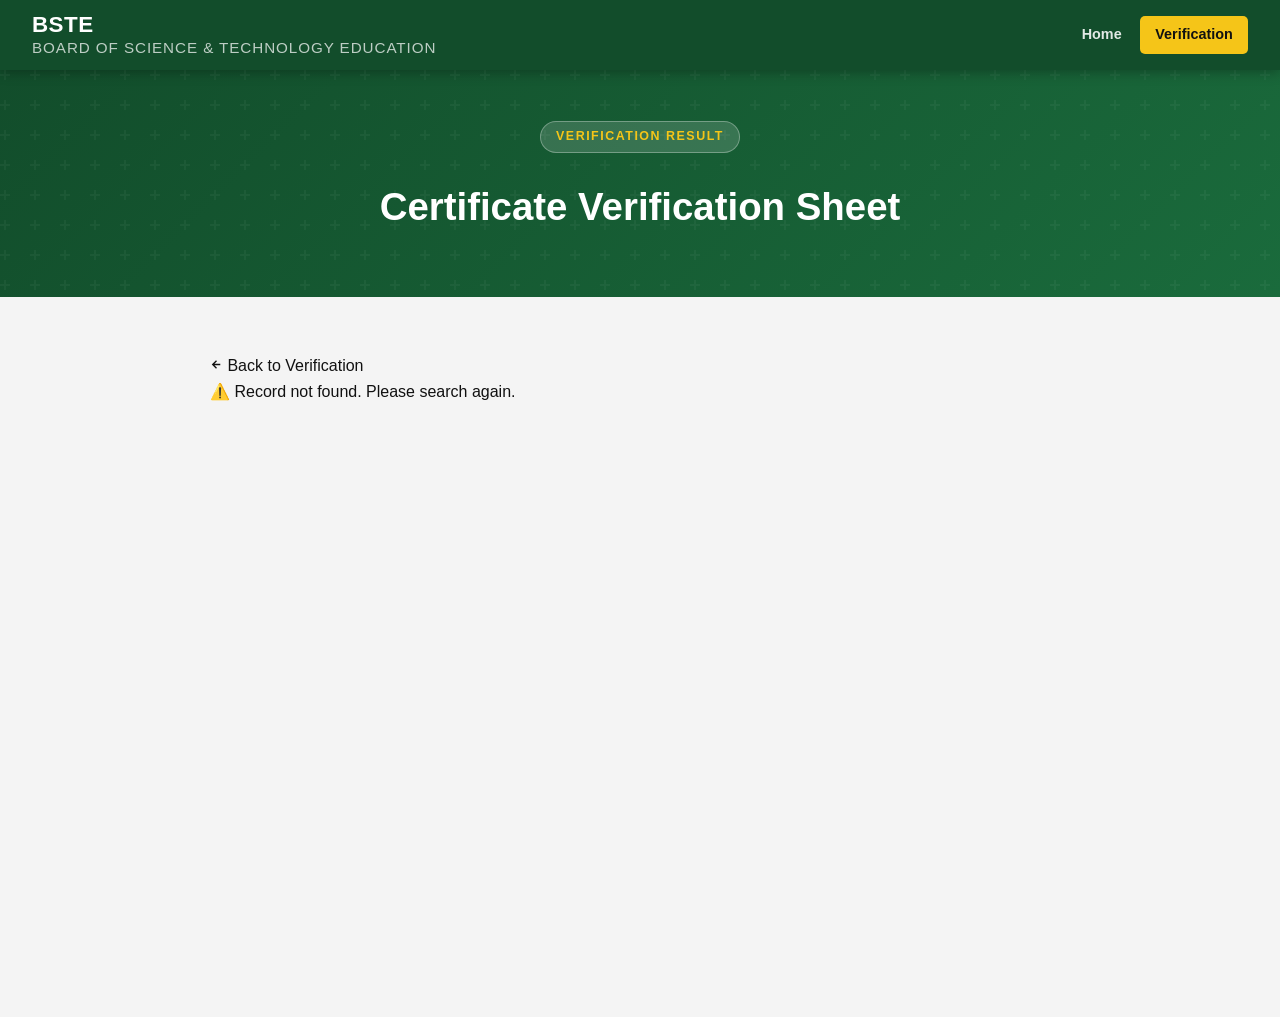
==== commit ac61924b: "Update result.html" ====
--- a/result.html
+++ b/result.html
@@ -5,6 +5,64 @@
   <meta name="viewport" content="width=device-width, initial-scale=1.0" />
   <title>Verification Result – BSTE</title>
   <link rel="stylesheet" href="style.css" />
+  <style>
+    /* Professional Marks Styling */
+    .marks-grid-v2 {
+      display: grid;
+      grid-template-columns: repeat(auto-fit, minmax(140px, 1fr));
+      gap: 15px;
+      margin-top: 15px;
+    }
+
+    .mark-card {
+      background: var(--green-light); /* Light background for contrast */
+      border: 1px solid var(--green-mid);
+      border-radius: 8px;
+      padding: 15px;
+      text-align: center;
+      transition: transform 0.2s;
+    }
+
+    .mark-card:hover {
+      transform: translateY(-3px);
+      box-shadow: var(--shadow-sm);
+    }
+
+    .mark-card label {
+      display: block;
+      font-size: 0.75rem;
+      color: var(--green-dark);
+      text-transform: uppercase;
+      font-weight: bold;
+      margin-bottom: 5px;
+      letter-spacing: 0.5px;
+    }
+
+    .mark-card span {
+      display: block;
+      font-size: 1.25rem;
+      font-weight: 800;
+      color: var(--black);
+    }
+
+    /* Highlight Grade */
+    .mark-card.grade-highlight {
+      background: var(--yellow-light);
+      border-color: var(--yellow);
+    }
+    .mark-card.grade-highlight span {
+      color: var(--green-dark);
+      font-size: 1.5rem;
+    }
+
+    .marks-title-v2 {
+      border-left: 4px solid var(--green);
+      padding-left: 10px;
+      margin: 25px 0 15px 0;
+      font-weight: bold;
+      color: var(--green-dark);
+    }
+  </style>
 </head>
 <body>
 
@@ -33,20 +91,23 @@
       </a>
 
       <div id="invalidMsg" style="display:none;" class="error-msg-box">
-        ⚠️ Record not found or invalid details. Please <a href="verification.html">search again</a>.
+        ⚠️ Record not found. Please <a href="verification.html">search again</a>.
       </div>
 
       <div class="result-card" id="resultCard" style="display:none;">
         <div class="result-header">
           <div class="result-header-title">
             <h2>BSTE – Official Verification Record</h2>
-            <span>Document ID: <span id="docId"></span></span>
+            <span>Document ID: <strong id="docId" style="color:var(--yellow)"></strong></span>
           </div>
-          <span class="verified-badge">Verified</span>
+          <span class="verified-badge">
+            <svg width="14" height="14" viewBox="0 0 24 24" fill="none" stroke="currentColor" stroke-width="3" style="margin-right:4px"><polyline points="20 6 9 17 4 12"/></svg>
+            Verified
+          </span>
         </div>
 
         <div class="result-body">
-          <p class="marks-title">Student Information</p>
+          <p class="marks-title-v2">Student Profile</p>
           <div class="info-grid">
             <div class="info-cell"><label>Student Name</label><span id="studentName"></span></div>
             <div class="info-cell"><label>Roll Number</label><span id="rollNo"></span></div>
@@ -56,20 +117,32 @@
             <div class="info-cell"><label>Field of Study</label><span id="field"></span></div>
           </div>
 
-          <p class="marks-title">Academic Performance</p>
-          <div class="marks-grid">
-            <div class="mark-item"><label>Total Marks</label><span id="totalMarks"></span></div>
-            <div class="mark-item"><label>Obtained</label><span id="obtained"></span></div>
-            <div class="mark-item"><label>Percentage</label><span id="percentage"></span></div>
-            <div class="mark-item"><label>Grade</label><span id="grade"></span></div>
+          <p class="marks-title-v2">Academic Performance Summary</p>
+          <div class="marks-grid-v2">
+            <div class="mark-card">
+              <label>Total Marks</label>
+              <span id="totalMarks"></span>
+            </div>
+            <div class="mark-card">
+              <label>Obtained</label>
+              <span id="obtained"></span>
+            </div>
+            <div class="mark-card">
+              <label>Percentage</label>
+              <span id="percentage"></span>
+            </div>
+            <div class="mark-card grade-highlight">
+              <label>Final Grade</label>
+              <span id="grade"></span>
+            </div>
           </div>
         </div>
 
-        <div class="result-footer" style="padding: 2rem; text-align: center; border-top: 1px solid #eee;">
-            <p style="font-size: 0.85rem; color: #666; margin-bottom: 1rem;">Official digital copy of the certificate is available below:</p>
-            <a id="pdfDownloadBtn" href="#" download class="btn btn-secondary" style="display: inline-flex; align-items: center; gap: 0.5rem; text-decoration: none;">
-                <svg width="18" height="18" viewBox="0 0 24 24" fill="none" stroke="currentColor" stroke-width="2" stroke-linecap="round" stroke-linejoin="round"><path d="M21 15v4a2 2 0 0 1-2 2H5a2 2 0 0 1-2-2v-4"/><polyline points="7 10 12 15 17 10"/><line x1="12" y1="15" x2="12" y2="3"/></svg>
-                Download Official Certificate (PDF)
+        <div class="result-footer" style="padding: 2.5rem 2rem; text-align: center; border-top: 1px solid #eee; background: #fafafa;">
+            <p style="font-size: 0.85rem; color: #666; margin-bottom: 1.2rem;">The record above matches the BSTE central database. You can download the official digital certificate below:</p>
+            <a id="pdfDownloadBtn" href="#" download class="btn btn-secondary" style="display: inline-flex; align-items: center; gap: 0.6rem; text-decoration: none; padding: 12px 25px; border-radius: 50px; font-weight: bold; box-shadow: 0 4px 12px rgba(26, 107, 60, 0.2);">
+                <svg width="20" height="20" viewBox="0 0 24 24" fill="none" stroke="currentColor" stroke-width="2.5" stroke-linecap="round" stroke-linejoin="round"><path d="M21 15v4a2 2 0 0 1-2 2H5a2 2 0 0 1-2-2v-4"/><polyline points="7 10 12 15 17 10"/><line x1="12" y1="15" x2="12" y2="3"/></svg>
+                Download Certificate PDF
             </a>
         </div>
       </div>
@@ -110,12 +183,10 @@
       document.getElementById('grade').textContent = s.grade;
       document.getElementById('docId').textContent = s.docId;
 
-      // PDF Setup (Assuming PDF is named like DAE-EL90625.pdf in Students/Pdf folder)
-      const pdfPath = 'Students/Pdf/DAE-EL' + s.rollNo + '.pdf';
+      const pdfPath = 'Students/Pdf/Stu' + s.rollNo + '.pdf';
       const dlBtn = document.getElementById('pdfDownloadBtn');
       dlBtn.href = pdfPath;
       dlBtn.setAttribute('download', 'BSTE_Certificate_' + s.rollNo + '.pdf');
-
     } else {
       document.getElementById('invalidMsg').style.display = 'block';
     }
